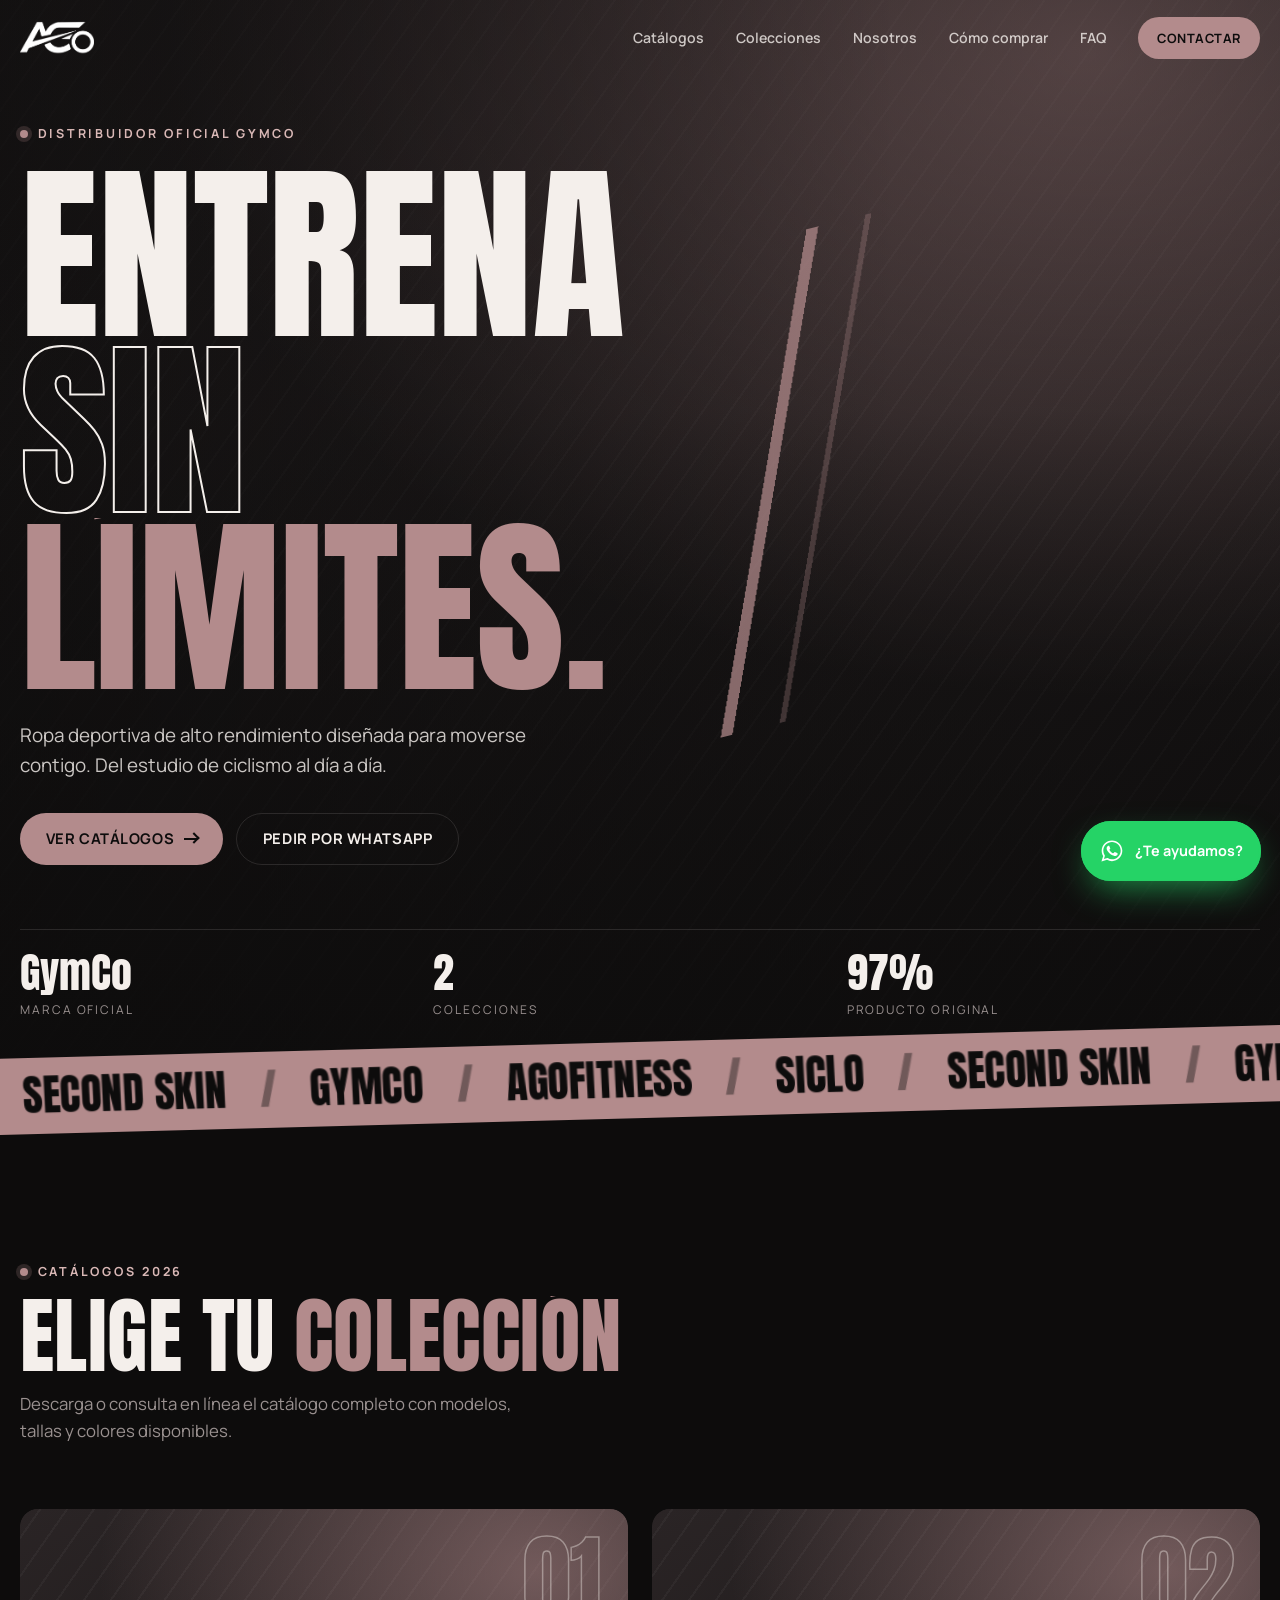
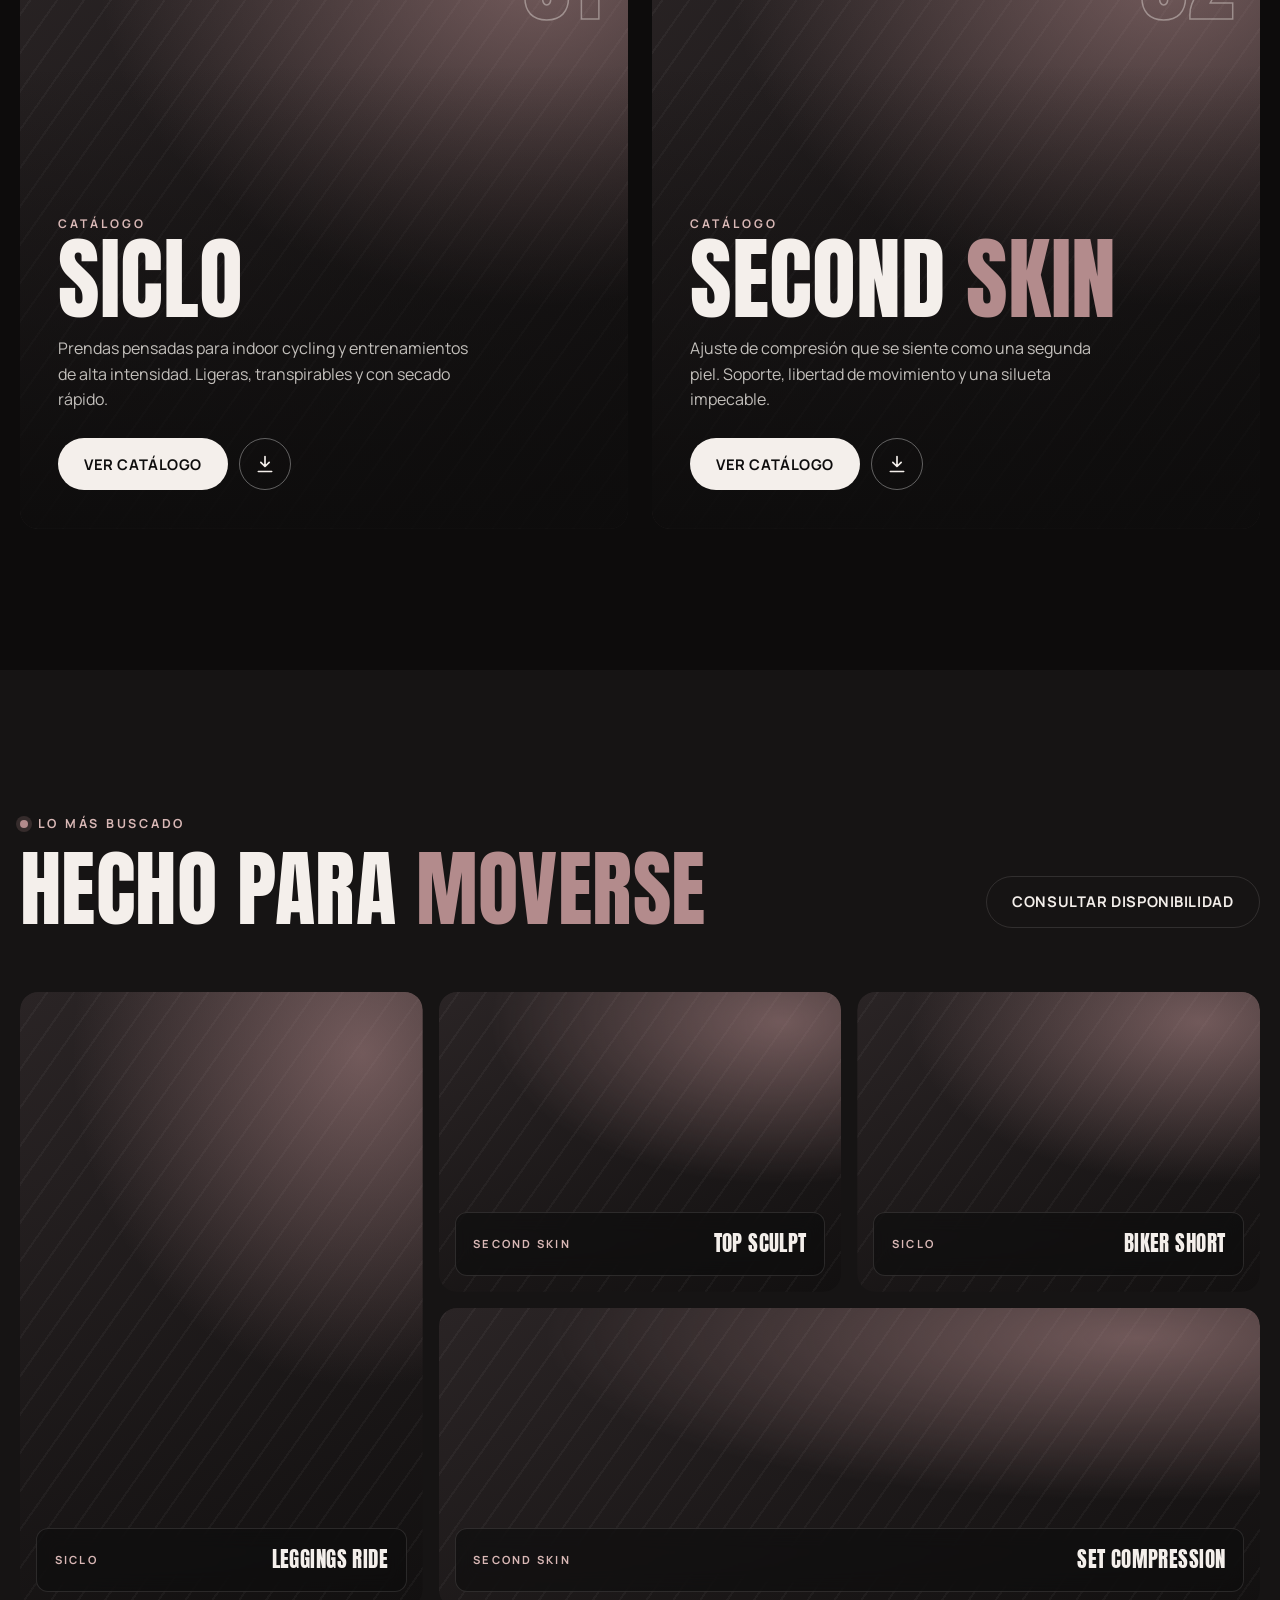
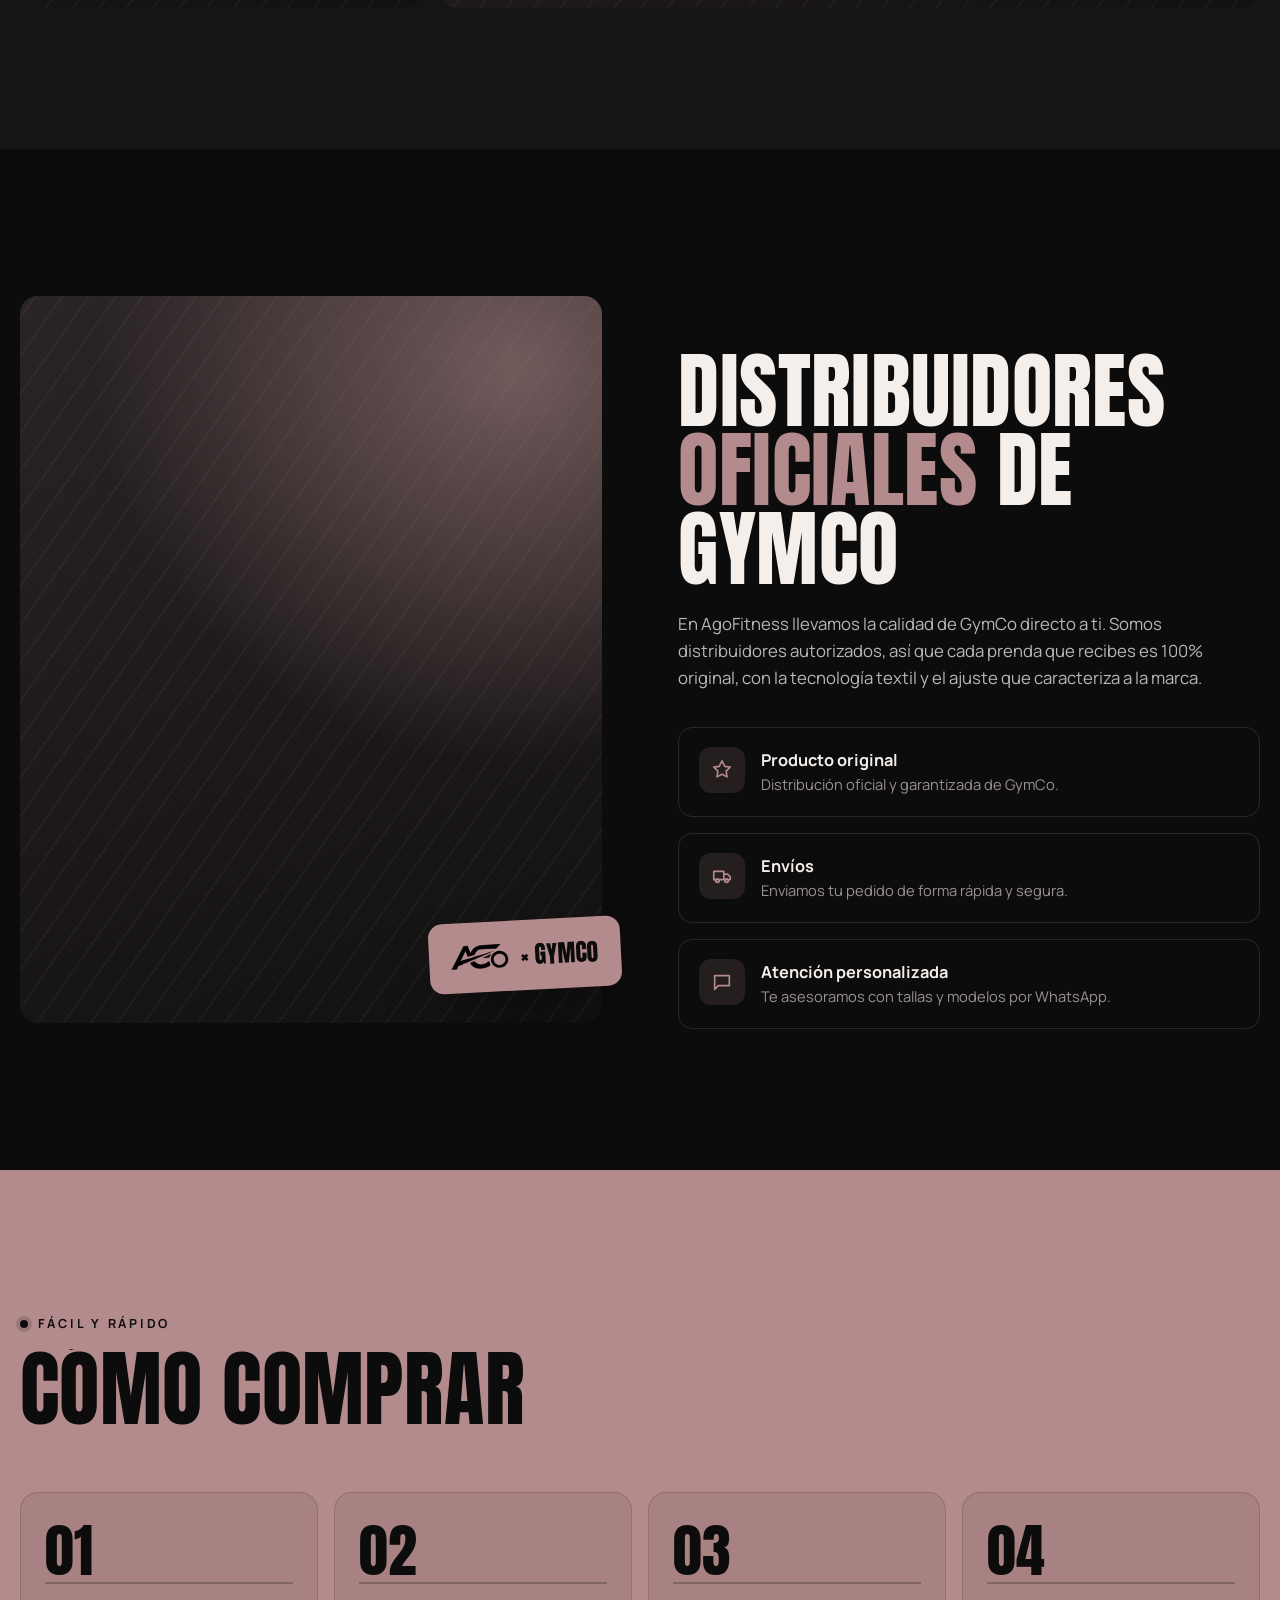
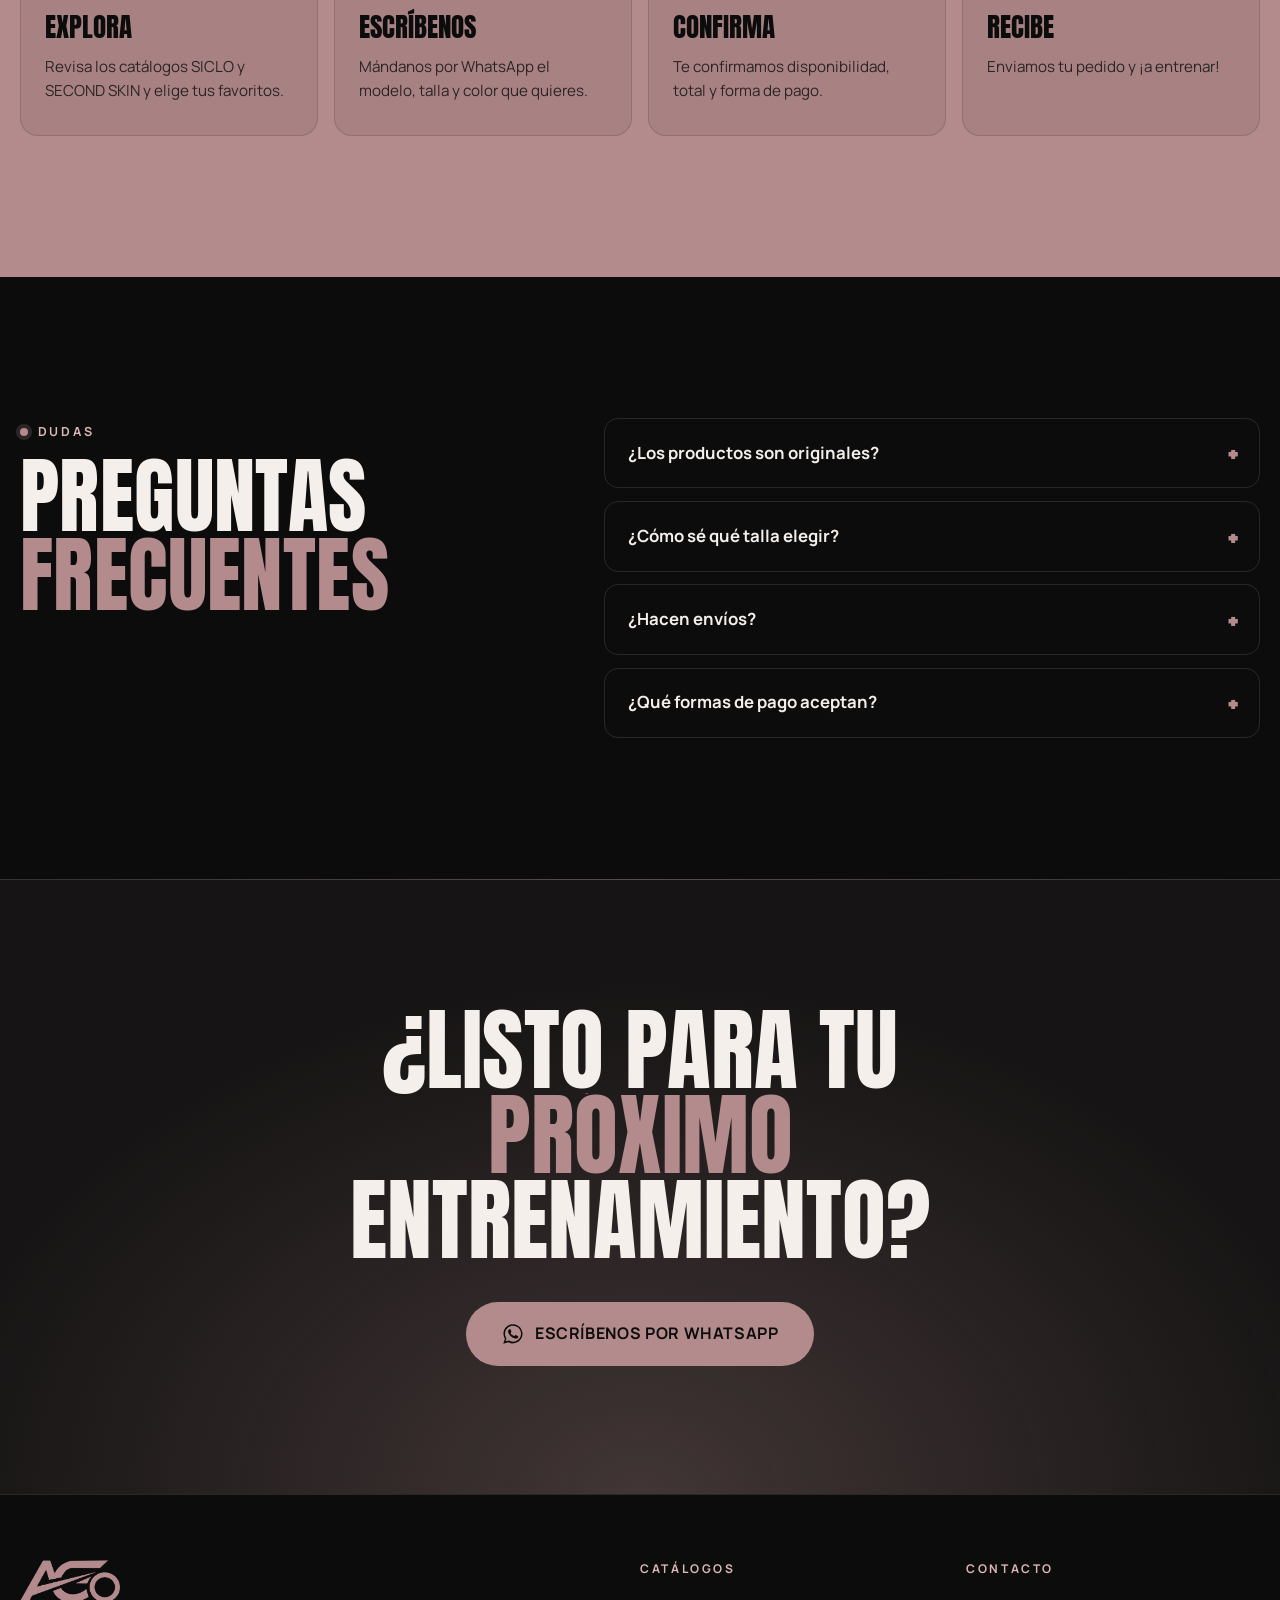
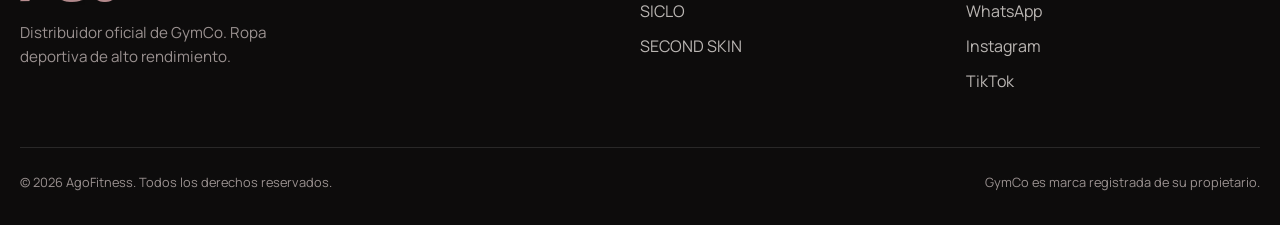
==== index.html @ 601317ae "Add files via upload" ====
<!DOCTYPE html>
<html lang="es" class="no-js">
<head>
  <meta charset="UTF-8" />
  <meta name="viewport" content="width=device-width, initial-scale=1, viewport-fit=cover" />
  <title>AgoFitness · Distribuidor oficial GymCo</title>
  <meta name="description" content="AgoFitness, distribuidor oficial de GymCo. Ropa deportiva de alto rendimiento: colecciones SICLO y SECOND SKIN." />
  <meta name="theme-color" content="#0d0c0c" />
  <link rel="icon" type="image/png" href="assets/logo.png" />

  <!-- Open Graph (cómo se ve al compartir el link en WhatsApp / redes) -->
  <meta property="og:title" content="AgoFitness · Distribuidor oficial GymCo" />
  <meta property="og:description" content="Ropa deportiva de alto rendimiento. Consulta nuestros catálogos SICLO y SECOND SKIN." />
  <meta property="og:image" content="assets/logo.png" />
  <meta property="og:type" content="website" />

  <link rel="preconnect" href="https://fonts.googleapis.com" />
  <link rel="preconnect" href="https://fonts.gstatic.com" crossorigin />
  <link href="https://fonts.googleapis.com/css2?family=Anton&family=Manrope:wght@400;500;600;700;800&display=swap" rel="stylesheet" />
  <link rel="stylesheet" href="styles.css" />
</head>
<body>

  <!-- ============ INTRO / LOADER ============ -->
  <div class="loader" id="loader" aria-hidden="true">
    <div class="loader__inner">
      <div class="loader__logo"><img src="assets/logo-white.png" alt="" /></div>
      <div class="loader__bar"><span></span></div>
      <p class="loader__txt">Distribuidor oficial <b>GymCo</b></p>
    </div>
  </div>

  <!-- Barra de progreso de scroll + cursor personalizado -->
  <div class="progress" id="progress" aria-hidden="true"></div>
  <div class="cursor" id="cursor" aria-hidden="true"><span class="cursor__label">Ver</span></div>

  <!-- ============ NAV ============ -->
  <header class="nav" id="nav">
    <div class="nav__inner container">
      <a href="#inicio" class="nav__logo" aria-label="AgoFitness inicio">
        <img src="assets/logo-white.png" alt="AgoFitness" />
      </a>
      <nav class="nav__links" id="navLinks" aria-label="Principal">
        <a href="#catalogos">Catálogos</a>
        <a href="#colecciones">Colecciones</a>
        <a href="#nosotros">Nosotros</a>
        <a href="#comprar">Cómo comprar</a>
        <a href="#faq">FAQ</a>
        <a href="#" class="btn btn--sm btn--rose js-whatsapp" data-msg="Hola AgoFitness, quiero información sobre sus productos GymCo.">Contactar</a>
      </nav>
      <button class="nav__toggle" id="navToggle" aria-label="Abrir menú" aria-expanded="false">
        <span></span><span></span>
      </button>
    </div>
  </header>

  <main>
    <!-- ============ HERO ============ -->
    <section class="hero" id="inicio">
      <!-- Cambia la imagen de fondo en assets/img/hero.jpg -->
      <div class="hero__bg media" style="--img:url('assets/img/hero.jpg')" role="img" aria-label="Atleta entrenando con ropa GymCo"></div>
      <div class="hero__slash" aria-hidden="true"></div>

      <div class="hero__content container" id="heroContent">
        <p class="eyebrow hero-in" style="--d:0"><span class="dot"></span> Distribuidor oficial GymCo</p>
        <h1 class="hero__title">
          <span class="line"><span>Entrena</span></span>
          <span class="line"><span class="outline">sin</span></span>
          <span class="line"><span class="rose">límites.</span></span>
        </h1>
        <p class="hero__lead hero-in" style="--d:4">
          Ropa deportiva de alto rendimiento diseñada para moverse contigo. Del estudio de ciclismo al día a día.
        </p>
        <div class="hero__cta hero-in" style="--d:5">
          <a href="#catalogos" class="btn btn--rose">Ver catálogos <i class="arrow" aria-hidden="true"></i></a>
          <a href="#" class="btn btn--ghost js-whatsapp" data-msg="Hola AgoFitness, quiero hacer un pedido.">Pedir por WhatsApp</a>
        </div>
      </div>

      <div class="hero__stats container hero-in" style="--d:6">
        <div><strong>GymCo</strong><span>Marca oficial</span></div>
        <div><strong data-count="2">0</strong><span>Colecciones</span></div>
        <div><strong data-count="100" data-suffix="%">0%</strong><span>Producto original</span></div>
      </div>
    </section>

    <!-- ============ MARQUEE ============ -->
    <div class="marquee" aria-hidden="true">
      <div class="marquee__track" id="marqueeTrack">
        <span>SICLO</span><i>/</i><span>SECOND SKIN</span><i>/</i><span>GYMCO</span><i>/</i><span>AGOFITNESS</span><i>/</i>
        <span>SICLO</span><i>/</i><span>SECOND SKIN</span><i>/</i><span>GYMCO</span><i>/</i><span>AGOFITNESS</span><i>/</i>
      </div>
    </div>

    <!-- ============ CATÁLOGOS ============ -->
    <section class="section" id="catalogos">
      <div class="container">
        <div class="section__head reveal">
          <p class="eyebrow"><span class="dot"></span> Catálogos 2026</p>
          <h2 data-split class="section__title">Elige tu <span class="rose">colección</span></h2>
          <p class="section__sub">Descarga o consulta en línea el catálogo completo con modelos, tallas y colores disponibles.</p>
        </div>

        <div class="catalogs">
          <!-- CATÁLOGO SICLO
               PDF: catalogos/catalogo-siclo.pdf
               Imagen portada: assets/img/siclo.jpg -->
          <article class="catalog reveal" data-cursor="Abrir">
            <div class="catalog__media media" style="--img:url('assets/img/siclo.jpg')"></div>
            <div class="catalog__shade"></div>
            <div class="catalog__glare"></div>
            <span class="catalog__num">01</span>
            <div class="catalog__body">
              <p class="catalog__tag">Catálogo</p>
              <h3 class="catalog__title">SICLO</h3>
              <p class="catalog__desc">Prendas pensadas para indoor cycling y entrenamientos de alta intensidad. Ligeras, transpirables y con secado rápido.</p>
              <div class="catalog__actions">
                <a href="catalogos/catalogo-siclo.pdf" target="_blank" rel="noopener" class="btn btn--light">Ver catálogo</a>
                <a href="catalogos/catalogo-siclo.pdf" download class="btn btn--icon" aria-label="Descargar catálogo SICLO">
                  <svg viewBox="0 0 24 24" aria-hidden="true"><path d="M12 3v12m0 0l-5-5m5 5l5-5M4 21h16" /></svg>
                </a>
              </div>
            </div>
          </article>

          <!-- CATÁLOGO SECOND SKIN
               PDF: catalogos/catalogo-second-skin.pdf
               Imagen portada: assets/img/second-skin.jpg -->
          <article class="catalog catalog--alt reveal" data-cursor="Abrir">
            <div class="catalog__media media" style="--img:url('assets/img/second-skin.jpg')"></div>
            <div class="catalog__shade"></div>
            <div class="catalog__glare"></div>
            <span class="catalog__num">02</span>
            <div class="catalog__body">
              <p class="catalog__tag">Catálogo</p>
              <h3 class="catalog__title">SECOND <span>SKIN</span></h3>
              <p class="catalog__desc">Ajuste de compresión que se siente como una segunda piel. Soporte, libertad de movimiento y una silueta impecable.</p>
              <div class="catalog__actions">
                <a href="catalogos/catalogo-second-skin.pdf" target="_blank" rel="noopener" class="btn btn--light">Ver catálogo</a>
                <a href="catalogos/catalogo-second-skin.pdf" download class="btn btn--icon" aria-label="Descargar catálogo SECOND SKIN">
                  <svg viewBox="0 0 24 24" aria-hidden="true"><path d="M12 3v12m0 0l-5-5m5 5l5-5M4 21h16" /></svg>
                </a>
              </div>
            </div>
          </article>
        </div>
      </div>
    </section>

    <!-- ============ COLECCIONES / GALERÍA ============ -->
    <section class="section section--dark" id="colecciones">
      <div class="container">
        <div class="section__head section__head--row reveal">
          <div>
            <p class="eyebrow"><span class="dot"></span> Lo más buscado</p>
            <h2 data-split class="section__title">Hecho para <span class="rose">moverse</span></h2>
          </div>
          <a href="#" class="btn btn--ghost js-whatsapp" data-msg="Hola, quiero ver disponibilidad de tallas y colores.">Consultar disponibilidad</a>
        </div>

        <!-- Reemplaza las imágenes en assets/img/producto-1.jpg ... producto-4.jpg
             y cambia los nombres / categorías -->
        <div class="gallery">
          <figure data-cursor="Pedir" class="tile tile--tall reveal">
            <div class="tile__media media" style="--img:url('assets/img/producto-1.jpg')"></div>
            <figcaption><span>SICLO</span><strong>Leggings Ride</strong></figcaption>
          </figure>
          <figure data-cursor="Pedir" class="tile reveal">
            <div class="tile__media media" style="--img:url('assets/img/producto-2.jpg')"></div>
            <figcaption><span>SECOND SKIN</span><strong>Top Sculpt</strong></figcaption>
          </figure>
          <figure data-cursor="Pedir" class="tile reveal">
            <div class="tile__media media" style="--img:url('assets/img/producto-3.jpg')"></div>
            <figcaption><span>SICLO</span><strong>Biker Short</strong></figcaption>
          </figure>
          <figure data-cursor="Pedir" class="tile tile--wide reveal">
            <div class="tile__media media" style="--img:url('assets/img/producto-4.jpg')"></div>
            <figcaption><span>SECOND SKIN</span><strong>Set Compression</strong></figcaption>
          </figure>
        </div>
      </div>
    </section>

    <!-- ============ NOSOTROS / BENEFICIOS ============ -->
    <section class="section" id="nosotros">
      <div class="container about">
        <div class="about__media reveal">
          <!-- Imagen: assets/img/nosotros.jpg -->
          <div class="media" style="--img:url('assets/img/nosotros.jpg')"></div>
          <div class="about__badge">
            <img src="assets/logo-white.png" alt="" />
            <span>× GymCo</span>
          </div>
        </div>
        <div class="about__text">
          <p class="eyebrow reveal"><span class="dot"></span> Sobre AgoFitness</p>
          <h2 data-split class="section__title reveal">Distribuidores <span class="rose">oficiales</span> de GymCo</h2>
          <p class="reveal">
            En AgoFitness llevamos la calidad de GymCo directo a ti. Somos distribuidores autorizados, así que cada prenda
            que recibes es 100% original, con la tecnología textil y el ajuste que caracteriza a la marca.
          </p>
          <ul class="features">
            <li class="reveal">
              <span class="features__icon"><svg viewBox="0 0 24 24"><path d="M12 2l3 6 6 .9-4.5 4.3 1 6.3L12 16.6 6.5 19.5l1-6.3L3 8.9 9 8z"/></svg></span>
              <div><strong>Producto original</strong><p>Distribución oficial y garantizada de GymCo.</p></div>
            </li>
            <li class="reveal">
              <span class="features__icon"><svg viewBox="0 0 24 24"><path d="M3 7h11v9H3zM14 10h4l3 3v3h-7zM7 19a2 2 0 100-4 2 2 0 000 4zM17 19a2 2 0 100-4 2 2 0 000 4z"/></svg></span>
              <div><strong>Envíos</strong><p>Enviamos tu pedido de forma rápida y segura.</p></div>
            </li>
            <li class="reveal">
              <span class="features__icon"><svg viewBox="0 0 24 24"><path d="M4 5h16v11H8l-4 4z"/></svg></span>
              <div><strong>Atención personalizada</strong><p>Te asesoramos con tallas y modelos por WhatsApp.</p></div>
            </li>
          </ul>
        </div>
      </div>
    </section>

    <!-- ============ CÓMO COMPRAR ============ -->
    <section class="section section--rose" id="comprar">
      <div class="container">
        <div class="section__head reveal">
          <p class="eyebrow eyebrow--dark"><span class="dot"></span> Fácil y rápido</p>
          <h2 data-split class="section__title">Cómo comprar</h2>
        </div>
        <ol class="steps">
          <li class="reveal">
            <span class="steps__n">01</span>
            <h3>Explora</h3>
            <p>Revisa los catálogos SICLO y SECOND SKIN y elige tus favoritos.</p>
          </li>
          <li class="reveal">
            <span class="steps__n">02</span>
            <h3>Escríbenos</h3>
            <p>Mándanos por WhatsApp el modelo, talla y color que quieres.</p>
          </li>
          <li class="reveal">
            <span class="steps__n">03</span>
            <h3>Confirma</h3>
            <p>Te confirmamos disponibilidad, total y forma de pago.</p>
          </li>
          <li class="reveal">
            <span class="steps__n">04</span>
            <h3>Recibe</h3>
            <p>Enviamos tu pedido y ¡a entrenar!</p>
          </li>
        </ol>
      </div>
    </section>

    <!-- ============ FAQ ============ -->
    <section class="section" id="faq">
      <div class="container faq">
        <div class="section__head reveal">
          <p class="eyebrow"><span class="dot"></span> Dudas</p>
          <h2 data-split class="section__title">Preguntas <span class="rose">frecuentes</span></h2>
        </div>
        <div class="faq__list">
          <details class="reveal">
            <summary>¿Los productos son originales?</summary>
            <p>Sí. AgoFitness es distribuidor oficial de GymCo, todas las prendas son 100% originales.</p>
          </details>
          <details class="reveal">
            <summary>¿Cómo sé qué talla elegir?</summary>
            <p>Cada catálogo incluye la guía de tallas. Si tienes dudas, escríbenos por WhatsApp y te asesoramos.</p>
          </details>
          <details class="reveal">
            <summary>¿Hacen envíos?</summary>
            <p>Sí, hacemos envíos. Escríbenos con tu ubicación y te compartimos costo y tiempo de entrega.</p>
          </details>
          <details class="reveal">
            <summary>¿Qué formas de pago aceptan?</summary>
            <p>Edita este texto con tus formas de pago (transferencia, tarjeta, efectivo, etc.).</p>
          </details>
        </div>
      </div>
    </section>

    <!-- ============ CTA FINAL ============ -->
    <section class="cta">
      <div class="container cta__inner reveal">
        <h2 data-split>¿Listo para tu <span class="rose">próximo</span> entrenamiento?</h2>
        <a href="#" class="btn btn--rose btn--lg js-whatsapp" data-msg="Hola AgoFitness, quiero hacer un pedido.">
          <svg class="wa-icon" viewBox="0 0 32 32" aria-hidden="true"><path d="M16 3C9 3 3.3 8.6 3.3 15.6c0 2.4.7 4.7 1.9 6.7L3 29l6.9-2.1c1.9 1 4 1.6 6.1 1.6 7 0 12.7-5.7 12.7-12.7S23 3 16 3zm0 23.2c-1.9 0-3.8-.5-5.4-1.5l-.4-.2-4.1 1.2 1.2-4-.3-.4c-1.1-1.7-1.7-3.6-1.7-5.6C5.3 9.8 10.1 5 16 5s10.7 4.8 10.7 10.6S21.9 26.2 16 26.2zm5.9-7.9c-.3-.2-1.9-1-2.2-1.1-.3-.1-.5-.2-.7.2-.2.3-.8 1-1 1.2-.2.2-.4.2-.7.1-.3-.2-1.4-.5-2.6-1.6-1-.9-1.6-1.9-1.8-2.2-.2-.3 0-.5.1-.7l.5-.6c.2-.2.2-.3.3-.5.1-.2 0-.4 0-.6l-1-2.4c-.3-.6-.5-.5-.7-.5h-.6c-.2 0-.6.1-.9.4-.3.3-1.2 1.1-1.2 2.8s1.2 3.2 1.4 3.4c.2.2 2.4 3.6 5.7 5 .8.3 1.4.5 1.9.7.8.3 1.5.2 2.1.1.6-.1 1.9-.8 2.2-1.5.3-.7.3-1.4.2-1.5-.1-.2-.3-.3-.7-.5z"/></svg>
          Escríbenos por WhatsApp
        </a>
      </div>
    </section>
  </main>

  <!-- ============ FOOTER ============ -->
  <footer class="footer">
    <div class="container footer__grid">
      <div class="footer__brand">
        <img src="assets/logo.png" alt="AgoFitness" />
        <p>Distribuidor oficial de GymCo. Ropa deportiva de alto rendimiento.</p>
      </div>
      <div>
        <h4>Catálogos</h4>
        <a href="catalogos/catalogo-siclo.pdf" target="_blank" rel="noopener">SICLO</a>
        <a href="catalogos/catalogo-second-skin.pdf" target="_blank" rel="noopener">SECOND SKIN</a>
      </div>
      <div>
        <h4>Contacto</h4>
        <a href="#" class="js-whatsapp">WhatsApp</a>
        <!-- Cambia los links por tus redes -->
        <a href="https://instagram.com/" target="_blank" rel="noopener">Instagram</a>
        <a href="https://tiktok.com/" target="_blank" rel="noopener">TikTok</a>
      </div>
    </div>
    <div class="container footer__bottom">
      <span>© <span id="year"></span> AgoFitness. Todos los derechos reservados.</span>
      <span>GymCo es marca registrada de su propietario.</span>
    </div>
  </footer>

  <!-- ============ BOTÓN FLOTANTE WHATSAPP ============ -->
  <a href="#" class="wa-float js-whatsapp" aria-label="Escríbenos por WhatsApp" data-msg="Hola AgoFitness, quiero información.">
    <svg viewBox="0 0 32 32" aria-hidden="true"><path d="M16 3C9 3 3.3 8.6 3.3 15.6c0 2.4.7 4.7 1.9 6.7L3 29l6.9-2.1c1.9 1 4 1.6 6.1 1.6 7 0 12.7-5.7 12.7-12.7S23 3 16 3zm0 23.2c-1.9 0-3.8-.5-5.4-1.5l-.4-.2-4.1 1.2 1.2-4-.3-.4c-1.1-1.7-1.7-3.6-1.7-5.6C5.3 9.8 10.1 5 16 5s10.7 4.8 10.7 10.6S21.9 26.2 16 26.2zm5.9-7.9c-.3-.2-1.9-1-2.2-1.1-.3-.1-.5-.2-.7.2-.2.3-.8 1-1 1.2-.2.2-.4.2-.7.1-.3-.2-1.4-.5-2.6-1.6-1-.9-1.6-1.9-1.8-2.2-.2-.3 0-.5.1-.7l.5-.6c.2-.2.2-.3.3-.5.1-.2 0-.4 0-.6l-1-2.4c-.3-.6-.5-.5-.7-.5h-.6c-.2 0-.6.1-.9.4-.3.3-1.2 1.1-1.2 2.8s1.2 3.2 1.4 3.4c.2.2 2.4 3.6 5.7 5 .8.3 1.4.5 1.9.7.8.3 1.5.2 2.1.1.6-.1 1.9-.8 2.2-1.5.3-.7.3-1.4.2-1.5-.1-.2-.3-.3-.7-.5z"/></svg>
    <span class="wa-float__label">¿Te ayudamos?</span>
  </a>

  <script src="script.js"></script>
</body>
</html>
---- styles.css ----
/* =========================================================
   AgoFitness · Distribuidor oficial GymCo
   Colores de marca: cámbialos aquí y se actualiza todo el sitio
   ========================================================= */
:root {
  --rose: #b38b8c;        /* color del logo */
  --rose-light: #d9b8b6;
  --rose-deep: #8f6667;
  --ink: #0d0c0c;         /* negro principal */
  --ink-2: #161414;
  --ink-3: #221f1f;
  --bone: #f4efeb;        /* blanco cálido */
  --muted: #9a9190;
  --line: rgba(244, 239, 235, 0.12);

  --font-display: "Anton", "Impact", "Arial Narrow Bold", sans-serif;
  --font-body: "Manrope", system-ui, -apple-system, "Segoe UI", sans-serif;

  --radius: 18px;
  --container: 1240px;
  --ease: cubic-bezier(0.22, 1, 0.36, 1);
}

*, *::before, *::after { box-sizing: border-box; margin: 0; padding: 0; }
html { scroll-behavior: smooth; -webkit-text-size-adjust: 100%; overflow-x: hidden; overflow-x: clip; }
body {
  font-family: var(--font-body);
  background: var(--ink);
  color: var(--bone);
  line-height: 1.6;
  -webkit-font-smoothing: antialiased;
  overflow-x: hidden;
  overflow-x: clip;
}
img { display: block; max-width: 100%; }
a { color: inherit; text-decoration: none; -webkit-tap-highlight-color: transparent; }
button { font: inherit; color: inherit; background: none; border: 0; cursor: pointer; }
::selection { background: var(--rose); color: var(--ink); }

.container { width: min(100% - 2.5rem, var(--container)); margin-inline: auto; }
.rose { color: var(--rose); }

/* ---------- Imágenes con respaldo ----------
   Si la imagen no existe todavía, se muestra un degradado de marca. */
.media {
  background:
    var(--img, none) center / cover no-repeat,
    radial-gradient(120% 90% at 85% 10%, rgba(179, 139, 140, 0.55), transparent 60%),
    repeating-linear-gradient(-55deg, rgba(255,255,255,0.035) 0 2px, transparent 2px 22px),
    linear-gradient(160deg, #2a2425, #121010);
}

/* ---------- Tipografía ---------- */
.eyebrow {
  display: inline-flex; align-items: center; gap: .6rem;
  font-size: .78rem; font-weight: 700; letter-spacing: .22em; text-transform: uppercase;
  color: var(--rose-light);
}
.eyebrow .dot { width: 8px; height: 8px; border-radius: 50%; background: var(--rose); box-shadow: 0 0 0 4px rgba(179,139,140,.2); }
.eyebrow--dark { color: var(--ink); }
.eyebrow--dark .dot { background: var(--ink); box-shadow: 0 0 0 4px rgba(13,12,12,.15); }

.section__title {
  font-family: var(--font-display);
  font-weight: 400;
  text-transform: uppercase;
  font-size: clamp(2.6rem, 6.5vw, 5.2rem);
  line-height: .95;
  letter-spacing: .005em;
  margin-top: .8rem;
}
.section__sub { color: var(--muted); max-width: 52ch; margin-top: 1rem; font-size: 1.05rem; }

/* ---------- Botones ---------- */
.btn {
  display: inline-flex; align-items: center; justify-content: center; gap: .6rem;
  min-height: 52px; padding: 0 1.6rem;
  border-radius: 999px;
  font-weight: 700; font-size: .92rem; letter-spacing: .04em; text-transform: uppercase;
  transition: transform .35s var(--ease), background .35s var(--ease), color .35s var(--ease), border-color .35s var(--ease), box-shadow .35s var(--ease);
  white-space: nowrap;
}
.btn:active { transform: scale(.97); }
.btn--rose { background: var(--rose); color: var(--ink); }
.btn--rose:hover { background: var(--rose-light); box-shadow: 0 12px 40px -12px rgba(179,139,140,.8); }
.btn--ghost { border: 1.5px solid var(--line); color: var(--bone); }
.btn--ghost:hover { border-color: var(--rose); color: var(--rose-light); }
.btn--light { background: var(--bone); color: var(--ink); }
.btn--light:hover { background: #fff; }
.btn--sm { min-height: 42px; padding: 0 1.2rem; font-size: .8rem; }
.btn--lg { min-height: 64px; padding: 0 2.2rem; font-size: 1rem; }
.btn--icon { width: 52px; padding: 0; border: 1.5px solid rgba(255,255,255,.35); color: var(--bone); }
.btn--icon:hover { background: var(--bone); color: var(--ink); }
.btn--icon svg { width: 20px; height: 20px; fill: none; stroke: currentColor; stroke-width: 2; stroke-linecap: round; stroke-linejoin: round; }
.arrow { width: 14px; height: 2px; background: currentColor; position: relative; transition: width .35s var(--ease); }
.arrow::after { content: ""; position: absolute; right: 0; top: -4px; width: 8px; height: 8px; border-top: 2px solid currentColor; border-right: 2px solid currentColor; transform: rotate(45deg); }
.btn:hover .arrow { width: 22px; }

/* ---------- NAV ---------- */
.nav {
  position: fixed; inset: 0 0 auto 0; z-index: 50;
  padding-top: env(safe-area-inset-top);
  transition: background .4s var(--ease), border-color .4s var(--ease);
  border-bottom: 1px solid transparent;
}
.nav.is-scrolled { background: rgba(13,12,12,.82); backdrop-filter: blur(14px); -webkit-backdrop-filter: blur(14px); border-color: var(--line); }
.nav__inner { display: flex; align-items: center; justify-content: space-between; height: 76px; }
.nav__logo img { height: 34px; width: auto; }
.nav__links { display: flex; align-items: center; gap: 2rem; font-size: .88rem; font-weight: 600; }
.nav__links > a:not(.btn) { position: relative; color: rgba(244,239,235,.8); transition: color .3s; }
.nav__links > a:not(.btn)::after { content: ""; position: absolute; left: 0; bottom: -6px; width: 100%; height: 2px; background: var(--rose); transform: scaleX(0); transform-origin: left; transition: transform .35s var(--ease); }
.nav__links > a:not(.btn):hover { color: var(--bone); }
.nav__links > a:not(.btn):hover::after { transform: scaleX(1); }
.nav__toggle { display: none; width: 44px; height: 44px; position: relative; }
.nav__toggle span { position: absolute; left: 10px; right: 10px; height: 2px; background: var(--bone); transition: transform .35s var(--ease), top .35s var(--ease); }
.nav__toggle span:first-child { top: 17px; }
.nav__toggle span:last-child { top: 25px; }
.nav__toggle[aria-expanded="true"] span:first-child { top: 21px; transform: rotate(45deg); }
.nav__toggle[aria-expanded="true"] span:last-child { top: 21px; transform: rotate(-45deg); }

/* ---------- HERO ---------- */
.hero {
  position: relative; min-height: 100vh; min-height: 100svh;
  display: flex; flex-direction: column; justify-content: flex-end;
  padding: 120px 0 2.5rem; overflow: hidden; isolation: isolate;
}
.hero__bg { position: absolute; inset: -6% 0; z-index: -2; scale: 1.25; transition: scale 2.8s var(--ease); will-change: translate; }
body.is-loaded .hero__bg { scale: 1; }
.hero__bg::after { content: ""; position: absolute; inset: 0; background: linear-gradient(180deg, rgba(13,12,12,.35) 0%, rgba(13,12,12,.2) 40%, rgba(13,12,12,.92) 100%), linear-gradient(90deg, rgba(13,12,12,.7), transparent 70%); }
.hero__slash {
  position: absolute; z-index: -1; right: -10%; top: 18%;
  width: 70%; height: 46%;
  background: linear-gradient(100deg, transparent 0 30%, rgba(179,139,140,.9) 30% 31.2%, transparent 31.2% 36%, rgba(179,139,140,.35) 36% 36.6%, transparent 36.6%);
  transform: skewY(-14deg); opacity: .8; pointer-events: none;
}
.hero__title {
  font-family: var(--font-display); font-weight: 400; text-transform: uppercase;
  font-size: clamp(4rem, 15vw, 12.5rem); line-height: .9; letter-spacing: -.005em;
  margin: 1.2rem 0 1.6rem;
}
.hero__title .line { display: block; overflow: hidden; padding: .02em 0 .06em; margin-bottom: -.06em; }
.hero__title .line > span { display: block; transform: translateY(105%) rotate(4deg); transform-origin: left bottom; transition: transform 1.3s var(--ease); }
.hero__title .line:nth-child(2) > span { transition-delay: .1s; }
.hero__title .line:nth-child(3) > span { transition-delay: .2s; }
body.is-loaded .hero__title .line > span { transform: none; }
.hero__title .outline { color: transparent; -webkit-text-stroke: 2px var(--bone); }
.hero__lead { max-width: 46ch; font-size: clamp(1rem, 1.6vw, 1.18rem); color: rgba(244,239,235,.82); }
.hero__cta { display: flex; flex-wrap: wrap; gap: .8rem; margin-top: 2rem; }
.hero__stats {
  display: grid; grid-template-columns: repeat(3, 1fr);
  margin-top: 4rem; border-top: 1px solid var(--line); padding-top: 1.4rem;
}
.hero__stats div { display: flex; flex-direction: column; }
.hero__stats strong { font-family: var(--font-display); font-weight: 400; font-size: clamp(1.6rem, 3.4vw, 2.6rem); line-height: 1; }
.hero__stats span { font-size: .75rem; letter-spacing: .16em; text-transform: uppercase; color: var(--muted); margin-top: .4rem; }

/* ---------- MARQUEE ---------- */
.marquee { background: var(--rose); color: var(--ink); overflow: hidden; padding: 1rem 0; transform: rotate(-1.5deg) scale(1.03); margin: -1rem 0 0; position: relative; z-index: 2; }
.marquee__track { display: flex; width: max-content; gap: 2rem; font-family: var(--font-display); font-size: clamp(1.6rem, 3.5vw, 2.6rem); text-transform: uppercase; line-height: 1; }
.marquee__track i { font-style: normal; color: rgba(13,12,12,.4); }

/* ---------- SECCIONES ---------- */
.section { padding: clamp(5rem, 11vw, 9rem) 0; position: relative; }
.section--dark { background: var(--ink-2); }
.section--rose { background: var(--rose); color: var(--ink); }
.section__head { margin-bottom: clamp(2.5rem, 5vw, 4rem); }
.section__head--row { display: flex; justify-content: space-between; align-items: flex-end; gap: 2rem; flex-wrap: wrap; }

/* ---------- CATÁLOGOS ---------- */
.catalogs { display: grid; grid-template-columns: repeat(2, 1fr); gap: 1.5rem; }
.catalog {
  position: relative; overflow: hidden; border-radius: var(--radius);
  min-height: 620px; display: flex; align-items: flex-end;
  isolation: isolate; background: var(--ink-3);
}
.catalog__media { position: absolute; inset: 0; z-index: -2; transition: transform 1.2s var(--ease); }
.catalog--alt .catalog__media { background-color: #1a1617; }
.catalog:hover .catalog__media { transform: scale(1.06); }
.catalog__shade { position: absolute; inset: 0; z-index: -1; background: linear-gradient(180deg, rgba(13,12,12,0) 25%, rgba(13,12,12,.92) 100%); }
.catalog__num {
  position: absolute; top: 1.4rem; right: 1.6rem;
  font-family: var(--font-display); font-size: 6rem; line-height: 1;
  color: transparent; -webkit-text-stroke: 1.5px rgba(244,239,235,.4);
}
.catalog__body { padding: clamp(1.6rem, 3vw, 2.6rem); width: 100%; }
.catalog__tag { font-size: .75rem; font-weight: 700; letter-spacing: .24em; text-transform: uppercase; color: var(--rose-light); }
.catalog__title { font-family: var(--font-display); font-weight: 400; font-size: clamp(3.2rem, 7vw, 5.6rem); line-height: .9; text-transform: uppercase; margin: .4rem 0 1rem; }
.catalog__title span { color: var(--rose); }
.catalog__desc { color: rgba(244,239,235,.78); max-width: 42ch; }
.catalog__actions { display: flex; gap: .7rem; margin-top: 1.6rem; }

/* ---------- GALERÍA ---------- */
.gallery { display: grid; grid-template-columns: repeat(3, 1fr); grid-auto-rows: 300px; gap: 1rem; }
.tile { position: relative; overflow: hidden; border-radius: var(--radius); cursor: pointer; }
.tile--tall { grid-row: span 2; }
.tile--wide { grid-column: span 2; }
.tile__media { position: absolute; inset: 0; transition: transform 1s var(--ease); }
.tile:hover .tile__media { transform: scale(1.06); }
.tile figcaption {
  position: absolute; left: 1rem; right: 1rem; bottom: 1rem;
  display: flex; justify-content: space-between; align-items: center; gap: 1rem;
  padding: .9rem 1.1rem; border-radius: 12px;
  background: rgba(13,12,12,.6); backdrop-filter: blur(10px); -webkit-backdrop-filter: blur(10px);
  border: 1px solid var(--line);
}
.tile figcaption span { font-size: .7rem; letter-spacing: .2em; font-weight: 700; color: var(--rose-light); }
.tile figcaption strong { font-family: var(--font-display); font-weight: 400; font-size: 1.3rem; text-transform: uppercase; letter-spacing: .02em; }

/* ---------- NOSOTROS ---------- */
.about { display: grid; grid-template-columns: 1fr 1fr; gap: clamp(2.5rem, 6vw, 6rem); align-items: center; }
.about__media { position: relative; }
.about__media .media { aspect-ratio: 4 / 5; border-radius: var(--radius); }
.about__badge {
  position: absolute; right: -1.2rem; bottom: 2rem;
  display: flex; align-items: center; gap: .8rem;
  background: var(--rose); color: var(--ink); padding: 1rem 1.4rem; border-radius: 14px;
  font-family: var(--font-display); font-size: 1.5rem; text-transform: uppercase;
  box-shadow: 0 30px 60px -20px rgba(0,0,0,.6);
}
.about__badge img { height: 26px; filter: brightness(0); }
.about__text > p { color: rgba(244,239,235,.75); margin-top: 1.4rem; font-size: 1.05rem; }
.features { list-style: none; margin-top: 2.2rem; display: grid; gap: 1rem; }
.features li { display: flex; gap: 1rem; padding: 1.2rem; border: 1px solid var(--line); border-radius: 14px; transition: border-color .3s, background .3s; }
.features li:hover { border-color: rgba(179,139,140,.5); background: rgba(179,139,140,.05); }
.features__icon { flex: none; width: 46px; height: 46px; border-radius: 12px; display: grid; place-items: center; background: rgba(179,139,140,.14); }
.features__icon svg { width: 22px; height: 22px; fill: none; stroke: var(--rose); stroke-width: 1.8; stroke-linejoin: round; stroke-linecap: round; }
.features strong { display: block; font-size: 1.02rem; }
.features p { color: var(--muted); font-size: .92rem; }

/* ---------- PASOS ---------- */
.steps { list-style: none; display: grid; grid-template-columns: repeat(4, 1fr); gap: 1rem; }
.steps li { background: rgba(13,12,12,.06); border: 1px solid rgba(13,12,12,.15); border-radius: var(--radius); padding: 1.8rem 1.5rem 2rem; transition: background .35s, transform .35s var(--ease); }
.steps li:hover { background: var(--ink); color: var(--bone); transform: translateY(-6px); }
.steps__n { font-family: var(--font-display); font-size: 3.6rem; line-height: 1; display: block; margin-bottom: 1.6rem; }
.steps li:hover .steps__n { color: var(--rose); }
.steps h3 { font-family: var(--font-display); font-weight: 400; font-size: 1.7rem; text-transform: uppercase; }
.steps p { margin-top: .4rem; font-size: .95rem; opacity: .8; }

/* ---------- FAQ ---------- */
.faq { display: grid; grid-template-columns: .9fr 1.1fr; gap: 3rem; align-items: start; }
.faq__list { display: grid; gap: .8rem; }
.faq details { border: 1px solid var(--line); border-radius: 14px; padding: 0 1.4rem; transition: border-color .3s, background .3s; }
.faq details[open] { border-color: rgba(179,139,140,.5); background: rgba(179,139,140,.05); }
.faq summary { list-style: none; cursor: pointer; padding: 1.3rem 0; font-weight: 700; font-size: 1.05rem; display: flex; justify-content: space-between; align-items: center; gap: 1rem; }
.faq summary::-webkit-details-marker { display: none; }
.faq summary::after { content: "+"; font-family: var(--font-display); font-size: 1.6rem; color: var(--rose); transition: transform .35s var(--ease); line-height: 1; }
.faq details[open] summary::after { transform: rotate(45deg); }
.faq details p { color: var(--muted); padding-bottom: 1.3rem; }

/* ---------- CTA ---------- */
.cta { padding: clamp(5rem, 10vw, 8rem) 0; background: radial-gradient(80% 120% at 50% 100%, rgba(179,139,140,.28), transparent 70%), var(--ink-2); border-top: 1px solid var(--line); }
.cta__inner { text-align: center; display: flex; flex-direction: column; align-items: center; gap: 2.4rem; }
.cta h2 { font-family: var(--font-display); font-weight: 400; text-transform: uppercase; font-size: clamp(2.6rem, 7vw, 5.8rem); line-height: .95; max-width: 14ch; }
.wa-icon { width: 24px; height: 24px; fill: currentColor; }

/* ---------- FOOTER ---------- */
.footer { padding: 4rem 0 calc(2rem + env(safe-area-inset-bottom)); border-top: 1px solid var(--line); }
.footer__grid { display: grid; grid-template-columns: 2fr 1fr 1fr; gap: 2rem; }
.footer__brand img { height: 46px; width: auto; }
.footer__brand p { color: var(--muted); margin-top: 1rem; max-width: 34ch; font-size: .95rem; }
.footer h4 { font-size: .75rem; letter-spacing: .22em; text-transform: uppercase; color: var(--rose-light); margin-bottom: 1rem; }
.footer__grid > div:not(.footer__brand) a { display: block; padding: .3rem 0; color: rgba(244,239,235,.75); transition: color .3s; }
.footer__grid a:hover { color: var(--bone); }
.footer__bottom { display: flex; justify-content: space-between; gap: 1rem; flex-wrap: wrap; margin-top: 3rem; padding-top: 1.5rem; border-top: 1px solid var(--line); color: var(--muted); font-size: .8rem; }

/* ---------- WHATSAPP FLOTANTE ---------- */
.wa-float {
  position: fixed; z-index: 60;
  right: calc(1.2rem + env(safe-area-inset-right)); bottom: calc(1.2rem + env(safe-area-inset-bottom));
  display: flex; align-items: center; gap: .6rem;
  height: 60px; padding: 0 18px; border-radius: 999px;
  background: #25d366; color: #fff;
  box-shadow: 0 14px 36px -10px rgba(37,211,102,.7);
  transition: transform .35s var(--ease), box-shadow .35s var(--ease);
}
.wa-float::before { content: ""; position: absolute; inset: 0; border-radius: inherit; border: 2px solid #25d366; animation: pulse 2.4s ease-out infinite; }
@keyframes pulse { 0% { transform: scale(1); opacity: .8; } 100% { transform: scale(1.35); opacity: 0; } }
.wa-float:hover { transform: translateY(-3px); box-shadow: 0 20px 40px -10px rgba(37,211,102,.8); }
.wa-float svg { width: 26px; height: 26px; fill: currentColor; flex: none; }
.wa-float__label { font-weight: 700; font-size: .9rem; }

/* ---------- Animación al hacer scroll ---------- */
.reveal { opacity: 0; transform: translateY(28px); transition: opacity .9s var(--ease), transform .9s var(--ease); }
.reveal.is-visible { opacity: 1; transform: none; }
.no-js .reveal { opacity: 1; transform: none; }


/* =========================================================
   ANIMACIONES PRO
   ========================================================= */

/* ---------- Loader / intro ---------- */
.loader {
  position: fixed; inset: 0; z-index: 200;
  display: grid; place-items: center;
  background: var(--ink);
  clip-path: inset(0 0 0 0);
  transition: clip-path 1.1s cubic-bezier(.77,0,.18,1);
}
.loader::after { /* barrido rosa que sigue al telón */
  content: ""; position: absolute; inset: 0; background: var(--rose);
  transform: translateY(100%); transition: transform 1.1s cubic-bezier(.77,0,.18,1);
}
body.is-leaving .loader { clip-path: inset(0 0 100% 0); }
body.is-loaded .loader { visibility: hidden; }
.no-js .loader { display: none; }
.loader__inner { display: flex; flex-direction: column; align-items: center; gap: 1.6rem; position: relative; z-index: 1; }
.loader__logo { overflow: hidden; }
.loader__logo img { width: min(46vw, 220px); clip-path: inset(0 100% 0 0); animation: logoWipe 1s .15s cubic-bezier(.77,0,.18,1) forwards; }
@keyframes logoWipe { to { clip-path: inset(0 0 0 0); } }
.loader__bar { width: min(46vw, 220px); height: 2px; background: var(--line); overflow: hidden; }
.loader__bar span { display: block; height: 100%; background: var(--rose); transform: scaleX(0); transform-origin: left; animation: barFill 1.2s .2s var(--ease) forwards; }
@keyframes barFill { to { transform: scaleX(1); } }
.loader__txt { font-size: .72rem; letter-spacing: .3em; text-transform: uppercase; color: var(--muted); opacity: 0; animation: fadeIn .6s .6s forwards; }
.loader__txt b { color: var(--rose-light); }
@keyframes fadeIn { to { opacity: 1; } }

/* ---------- Entrada del hero (después del loader) ---------- */
.hero-in { opacity: 0; transform: translateY(24px); transition: opacity 1s var(--ease), transform 1s var(--ease); transition-delay: calc(var(--d, 0) * .09s + .25s); }
body.is-loaded .hero-in { opacity: 1; transform: none; }
.no-js .hero-in, .no-js .hero__title .line > span { opacity: 1; transform: none; }
.hero__slash { clip-path: inset(0 100% 0 0); transition: clip-path 1.6s .5s cubic-bezier(.77,0,.18,1); will-change: translate; }
body.is-loaded .hero__slash { clip-path: inset(0 0 0 0); }
.hero__content { will-change: translate, opacity; }
.nav { transform: translateY(-100%); transition: transform 1s .35s var(--ease), background .4s var(--ease), border-color .4s var(--ease); }
body.is-loaded .nav { transform: none; }
.no-js .nav { transform: none; }
body.is-loaded .nav.is-hidden { transform: translateY(-100%); transition-delay: 0s; }

/* indicador de scroll */
.hero::after {
  content: ""; position: absolute; left: 50%; bottom: 0; width: 1px; height: 64px;
  background: linear-gradient(var(--rose), transparent); transform-origin: top;
  animation: scrollHint 2.2s 2s var(--ease) infinite; opacity: 0;
}
@keyframes scrollHint { 0% { transform: scaleY(0); opacity: 1; } 50% { transform: scaleY(1); opacity: 1; } 100% { transform: scaleY(1) translateY(64px); opacity: 0; } }

/* ---------- Barra de progreso ---------- */
.progress { position: fixed; top: 0; left: 0; right: 0; height: 3px; z-index: 70; background: linear-gradient(90deg, var(--rose-deep), var(--rose), var(--rose-light)); transform-origin: left; transform: scaleX(0); pointer-events: none; }

/* ---------- Títulos palabra por palabra ---------- */
.w { display: inline-block; overflow: hidden; vertical-align: top; padding-bottom: .08em; margin-bottom: -.08em; }
.w > span { display: inline-block; transform: translateY(110%); transition: transform 1.1s var(--ease); transition-delay: calc(var(--i) * 70ms); }
[data-split].is-split-in .w > span { transform: none; }

/* ---------- Revelado de imágenes (cortina) ---------- */
.catalog.reveal, .tile.reveal, .about__media.reveal {
  opacity: 1; transform: none;
  clip-path: inset(100% 0 0 0 round var(--radius));
  transition: clip-path 1.4s cubic-bezier(.77,0,.18,1), transform .5s var(--ease);
}
.catalog.reveal.is-visible, .tile.reveal.is-visible, .about__media.reveal.is-visible { clip-path: inset(0 0 0 0 round var(--radius)); }
.about__media.reveal { clip-path: inset(100% 0 0 0); }
.about__media.reveal.is-visible { clip-path: inset(-10% -10% -10% -10%); } /* deja ver la etiqueta */
.reveal:not(.is-visible) .catalog__media, .reveal:not(.is-visible) .tile__media, .about__media.reveal:not(.is-visible) .media { transform: scale(1.35); }
.catalog__media, .tile__media { transition: transform 1.8s var(--ease) !important; }
.about__media .media { transition: transform 1.8s var(--ease); }
.catalog .catalog__body > *, .tile figcaption { opacity: 0; transform: translateY(20px); transition: opacity .8s var(--ease), transform .8s var(--ease); }
.catalog.is-visible .catalog__body > * , .tile.is-visible figcaption { opacity: 1; transform: none; }
.catalog.is-visible .catalog__body > :nth-child(1) { transition-delay: .6s; }
.catalog.is-visible .catalog__body > :nth-child(2) { transition-delay: .7s; }
.catalog.is-visible .catalog__body > :nth-child(3) { transition-delay: .8s; }
.catalog.is-visible .catalog__body > :nth-child(4) { transition-delay: .9s; }
.tile.is-visible figcaption { transition-delay: .7s; }
.about__badge { transform: translateY(30px) rotate(-6deg); opacity: 0; transition: transform 1s 1s var(--ease), opacity 1s 1s var(--ease); }
.about__media.is-visible .about__badge { transform: rotate(-3deg); opacity: 1; }

/* ---------- Tarjetas de catálogo 3D + brillo ---------- */
.catalog { --rx: 0deg; --ry: 0deg; --mx: 50%; --my: 50%; transform: perspective(1200px) rotateX(var(--rx)) rotateY(var(--ry)); transform-style: preserve-3d; }
.catalog { cursor: pointer; }
.catalog__glare { position: absolute; inset: 0; z-index: 0; pointer-events: none; opacity: 0; transition: opacity .5s; background: radial-gradient(600px circle at var(--mx) var(--my), rgba(217,184,182,.22), transparent 45%); }
.catalog:hover .catalog__glare { opacity: 1; }
.catalog__body { position: relative; z-index: 1; transform: translateZ(40px); }
.catalog__num { transition: transform .6s var(--ease), -webkit-text-stroke-color .4s; }
.catalog:hover .catalog__num { transform: translateY(-6px); -webkit-text-stroke-color: var(--rose); }

/* ---------- Botones: relleno animado + magnético ---------- */
.btn { position: relative; overflow: hidden; isolation: isolate; }
.btn--ghost::before, .btn--light::before, .btn--rose::before {
  content: ""; position: absolute; inset: 0; z-index: -1; border-radius: inherit;
  transform: translateY(101%); transition: transform .5s var(--ease);
}
.btn--ghost::before { background: var(--rose); }
.btn--light::before { background: var(--rose); }
.btn--rose::before { background: var(--bone); }
.btn--ghost:hover, .btn--light:hover { color: var(--ink); border-color: var(--rose); background: transparent; }
.btn--light:hover { background: var(--bone); }
.btn--rose:hover { background: var(--rose); }
.btn:hover::before { transform: none; }
.btn .btn__txt { display: inline-block; }
.magnetic { transition: transform .5s var(--ease), background .35s, color .35s, border-color .35s, box-shadow .35s; }

/* ---------- Cursor personalizado (solo computadora) ---------- */
.cursor {
  position: fixed; top: 0; left: 0; z-index: 300; pointer-events: none;
  width: 14px; height: 14px; margin: -7px 0 0 -7px; border-radius: 50%;
  background: var(--rose); mix-blend-mode: difference;
  display: grid; place-items: center;
  opacity: 0; transition: width .45s var(--ease), height .45s var(--ease), margin .45s var(--ease), opacity .3s, background .3s;
}
.cursor.is-on { opacity: 1; }
.cursor.is-link { width: 46px; height: 46px; margin: -23px 0 0 -23px; background: var(--bone); }
.cursor.is-view { width: 96px; height: 96px; margin: -48px 0 0 -48px; background: var(--rose); mix-blend-mode: normal; }
.cursor__label { font-size: .72rem; font-weight: 800; letter-spacing: .14em; text-transform: uppercase; color: var(--ink); opacity: 0; transform: scale(.6); transition: opacity .3s, transform .45s var(--ease); }
.cursor.is-view .cursor__label { opacity: 1; transform: none; }
@media (hover: none), (pointer: coarse) { .cursor { display: none; } }

/* ---------- Pasos: línea que se dibuja ---------- */
.steps li { position: relative; overflow: hidden; }
.steps li::after { content: ""; position: absolute; left: 1.5rem; right: 1.5rem; top: 5.6rem; height: 2px; background: currentColor; opacity: .25; transform: scaleX(0); transform-origin: left; transition: transform 1.2s .3s var(--ease); }
.steps li.is-visible::after { transform: scaleX(1); }

/* ---------- Detalles ---------- */
.eyebrow .dot { animation: dotPulse 2.4s ease-in-out infinite; }
@keyframes dotPulse { 50% { box-shadow: 0 0 0 7px rgba(179,139,140,0); } }
.features__icon svg { transition: transform .5s var(--ease); }
.features li:hover .features__icon svg { transform: rotate(-12deg) scale(1.15); }
.faq details p { animation: none; }
.faq details[open] p { animation: faqIn .5s var(--ease); }
@keyframes faqIn { from { opacity: 0; transform: translateY(-8px); } }
.footer__brand img { transition: transform .6s var(--ease); }
.footer__brand img:hover { transform: skewX(-8deg) translateX(4px); }

/* =========================================================
   RESPONSIVE
   ========================================================= */
@media (max-width: 1024px) {
  .steps { grid-template-columns: repeat(2, 1fr); }
  .faq { grid-template-columns: 1fr; gap: 0; }
}

@media (max-width: 860px) {
  .nav__toggle { display: block; z-index: 2; }
  .nav__links {
    position: fixed; inset: 0; z-index: 1;
    flex-direction: column; justify-content: center; gap: 1.6rem;
    background: var(--ink);
    font-family: var(--font-display); font-weight: 400; font-size: 2.4rem; text-transform: uppercase;
    opacity: 0; visibility: hidden; transition: opacity .4s var(--ease), visibility .4s;
  }
  .nav__links.is-open { opacity: 1; visibility: visible; }
  .nav__links > a:not(.btn)::after { display: none; }
  .nav__links .btn { font-family: var(--font-body); font-size: .95rem; min-height: 54px; padding: 0 2rem; margin-top: 1rem; }

  .catalogs { grid-template-columns: 1fr; }
  .catalog { min-height: 540px; }
  .about { grid-template-columns: 1fr; }
  .about__badge { right: 1rem; }
  .gallery { grid-template-columns: 1fr 1fr; grid-auto-rows: 240px; }
  .tile--wide { grid-column: span 2; }
  .footer__grid { grid-template-columns: 1fr 1fr; }
  .footer__brand { grid-column: 1 / -1; }
}

@media (max-width: 560px) {
  .container { width: min(100% - 2rem, var(--container)); }
  .hero { padding-top: 110px; }
  .hero__title .outline { -webkit-text-stroke-width: 1.5px; }
  .hero__cta .btn { flex: 1 1 100%; }
  .hero__stats { margin-top: 2.5rem; }
  .hero__slash { width: 120%; right: -55%; top: 8%; opacity: .45; }
  .hero__title { font-size: 21vw; }
  .hero__stats { gap: .8rem; }
  .hero__stats span { font-size: .62rem; letter-spacing: .1em; }
  .catalog { min-height: 500px; }
  .catalog__num { font-size: 4.2rem; }
  .catalog__actions .btn--light { flex: 1; }
  .gallery { grid-template-columns: 1fr 1fr; grid-auto-rows: 210px; gap: .7rem; }
  .tile--tall { grid-row: span 2; }
  .tile--wide { grid-column: span 2; }
  .tile figcaption { left: .5rem; right: .5rem; bottom: .5rem; flex-direction: column; align-items: flex-start; gap: .1rem; padding: .6rem .8rem; }
  .tile figcaption strong { font-size: 1.05rem; }
  .steps { grid-template-columns: 1fr; }
  .steps__n { margin-bottom: 1rem; font-size: 3rem; }
  .section__head--row .btn { width: 100%; }
  .wa-float { width: 60px; padding: 0; justify-content: center; }
  .wa-float__label { display: none; }
  .footer__bottom { flex-direction: column; }
}

@media (hover: none) {
  .catalog { transform: none; }
  .catalog:hover .catalog__media, .tile:hover .tile__media { transform: none; }
  .steps li:hover { background: rgba(13,12,12,.06); color: inherit; transform: none; }
  .steps li:hover .steps__n { color: inherit; }
}

@media (prefers-reduced-motion: reduce) {
  *, *::before, *::after { animation: none !important; transition: none !important; }
  .reveal, .hero-in, .hero__title .line > span, .w > span { opacity: 1 !important; transform: none !important; clip-path: none !important; }
  .loader, .cursor { display: none !important; }
  html { scroll-behavior: auto; }
}
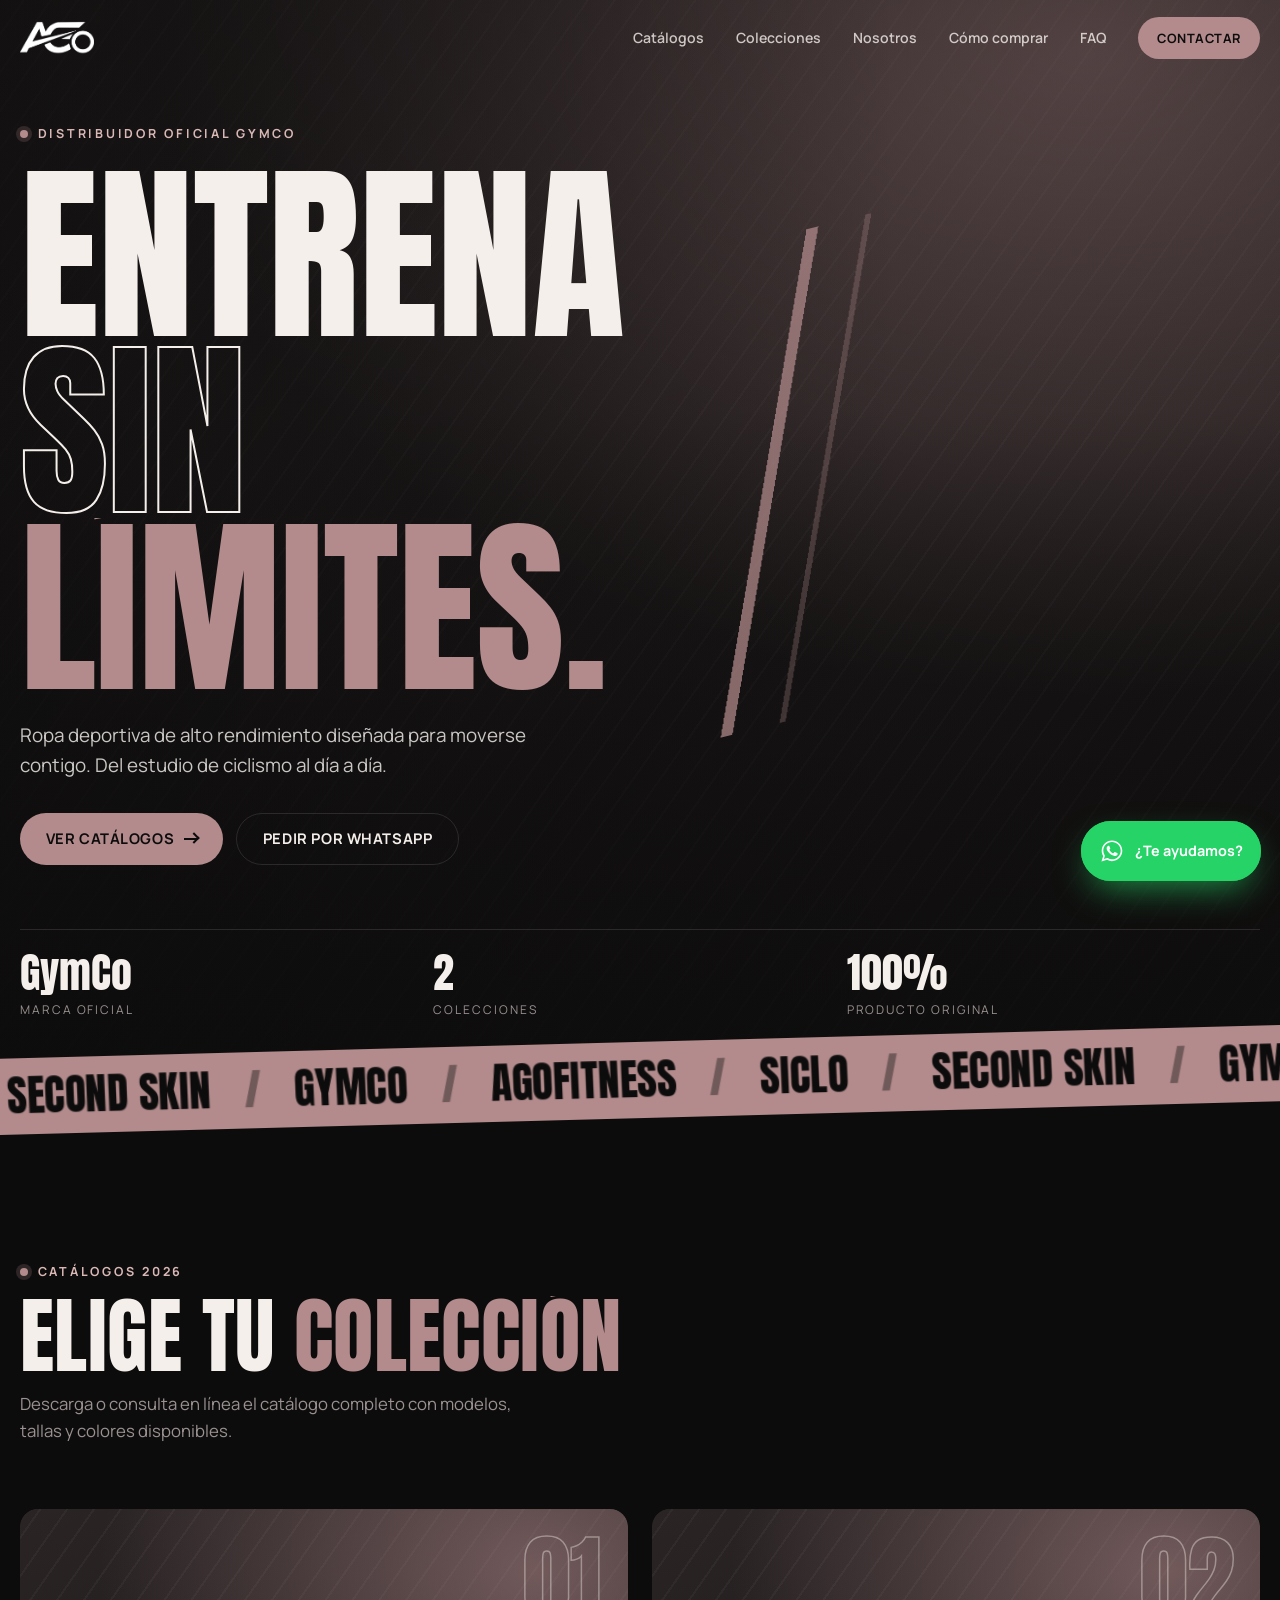
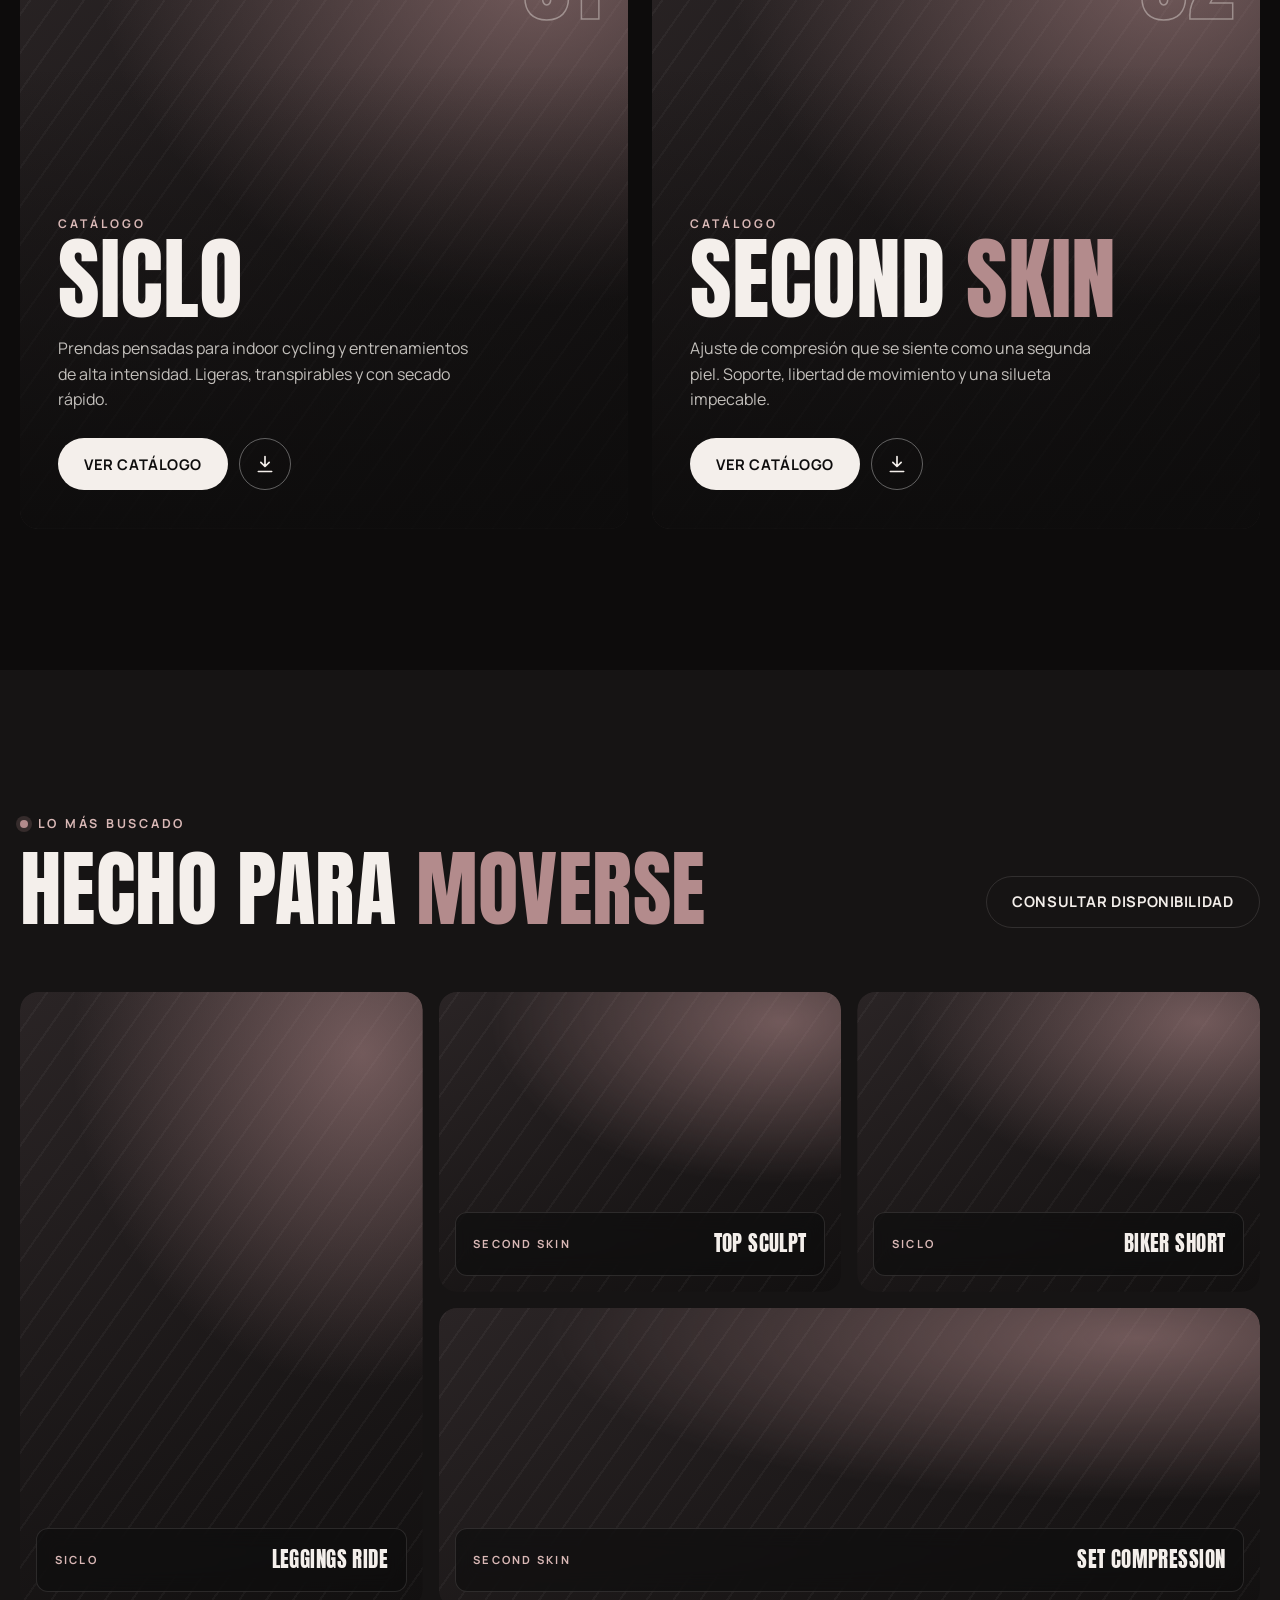
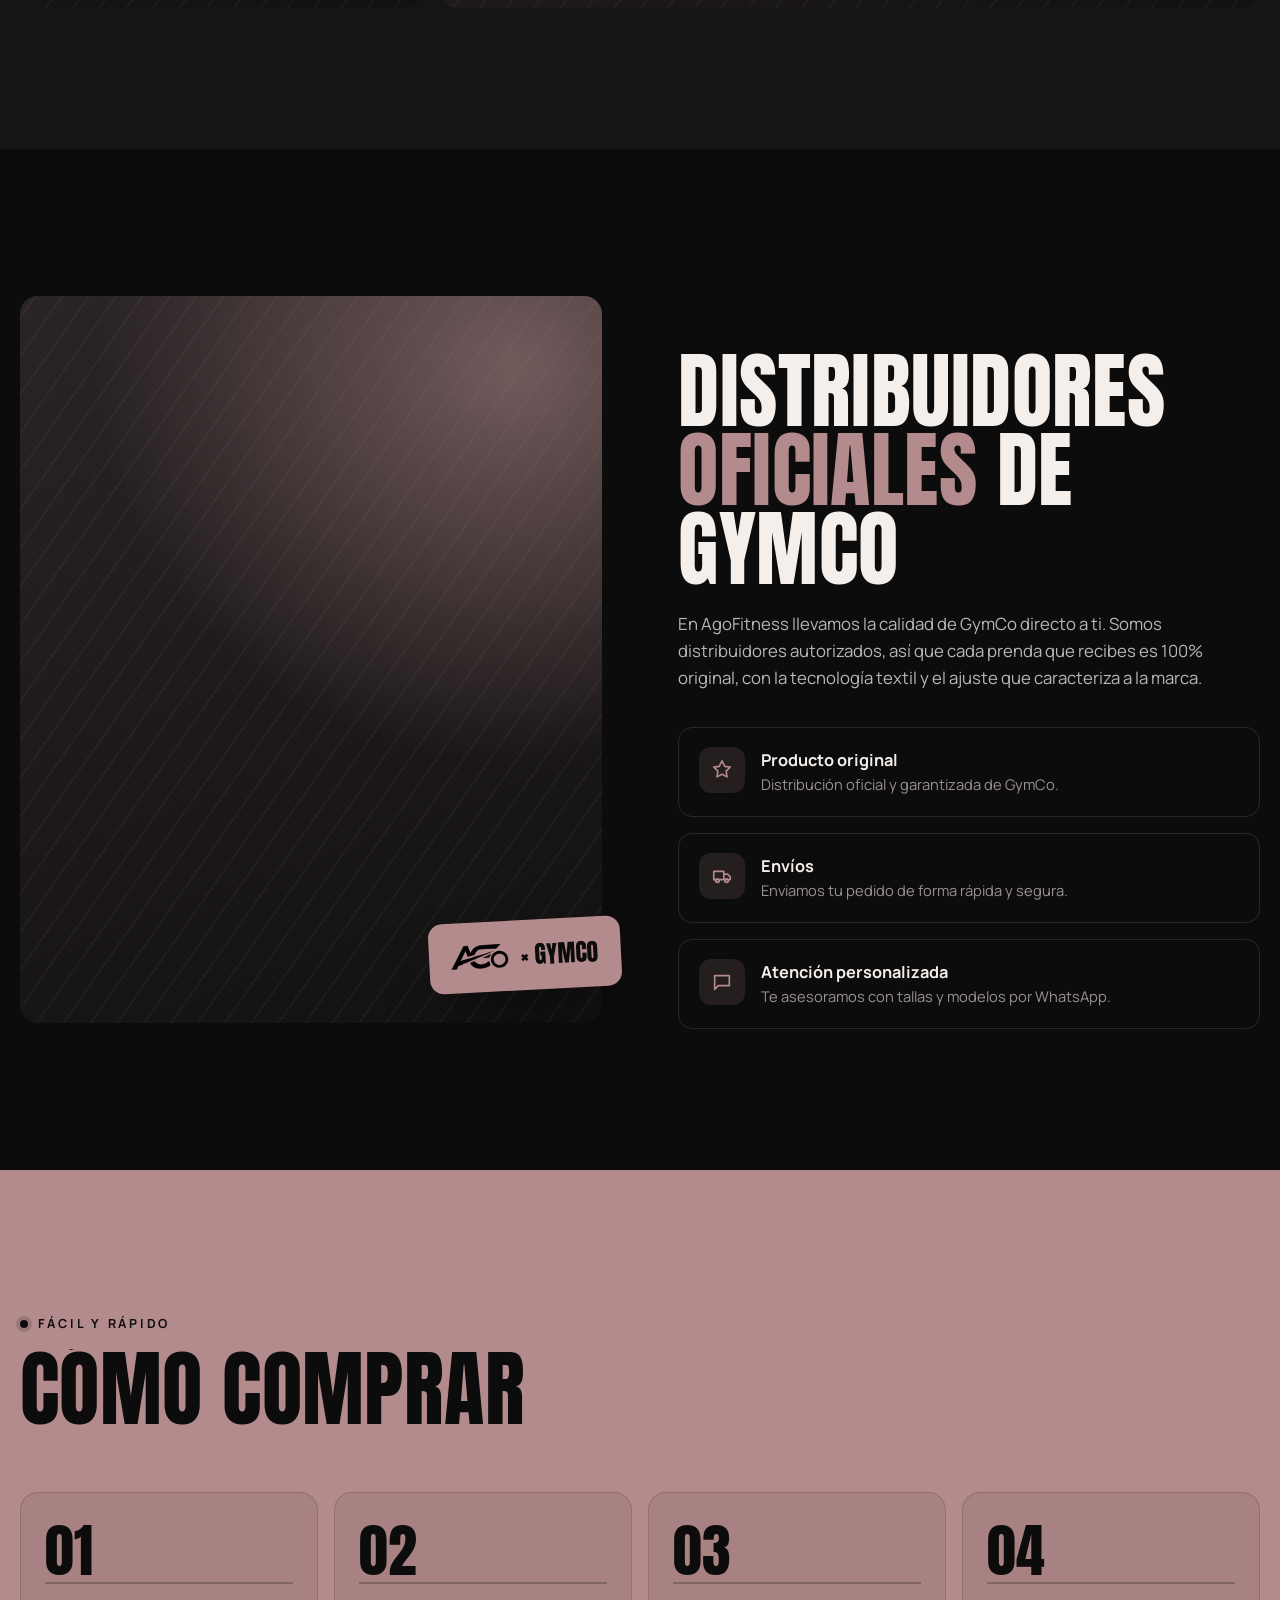
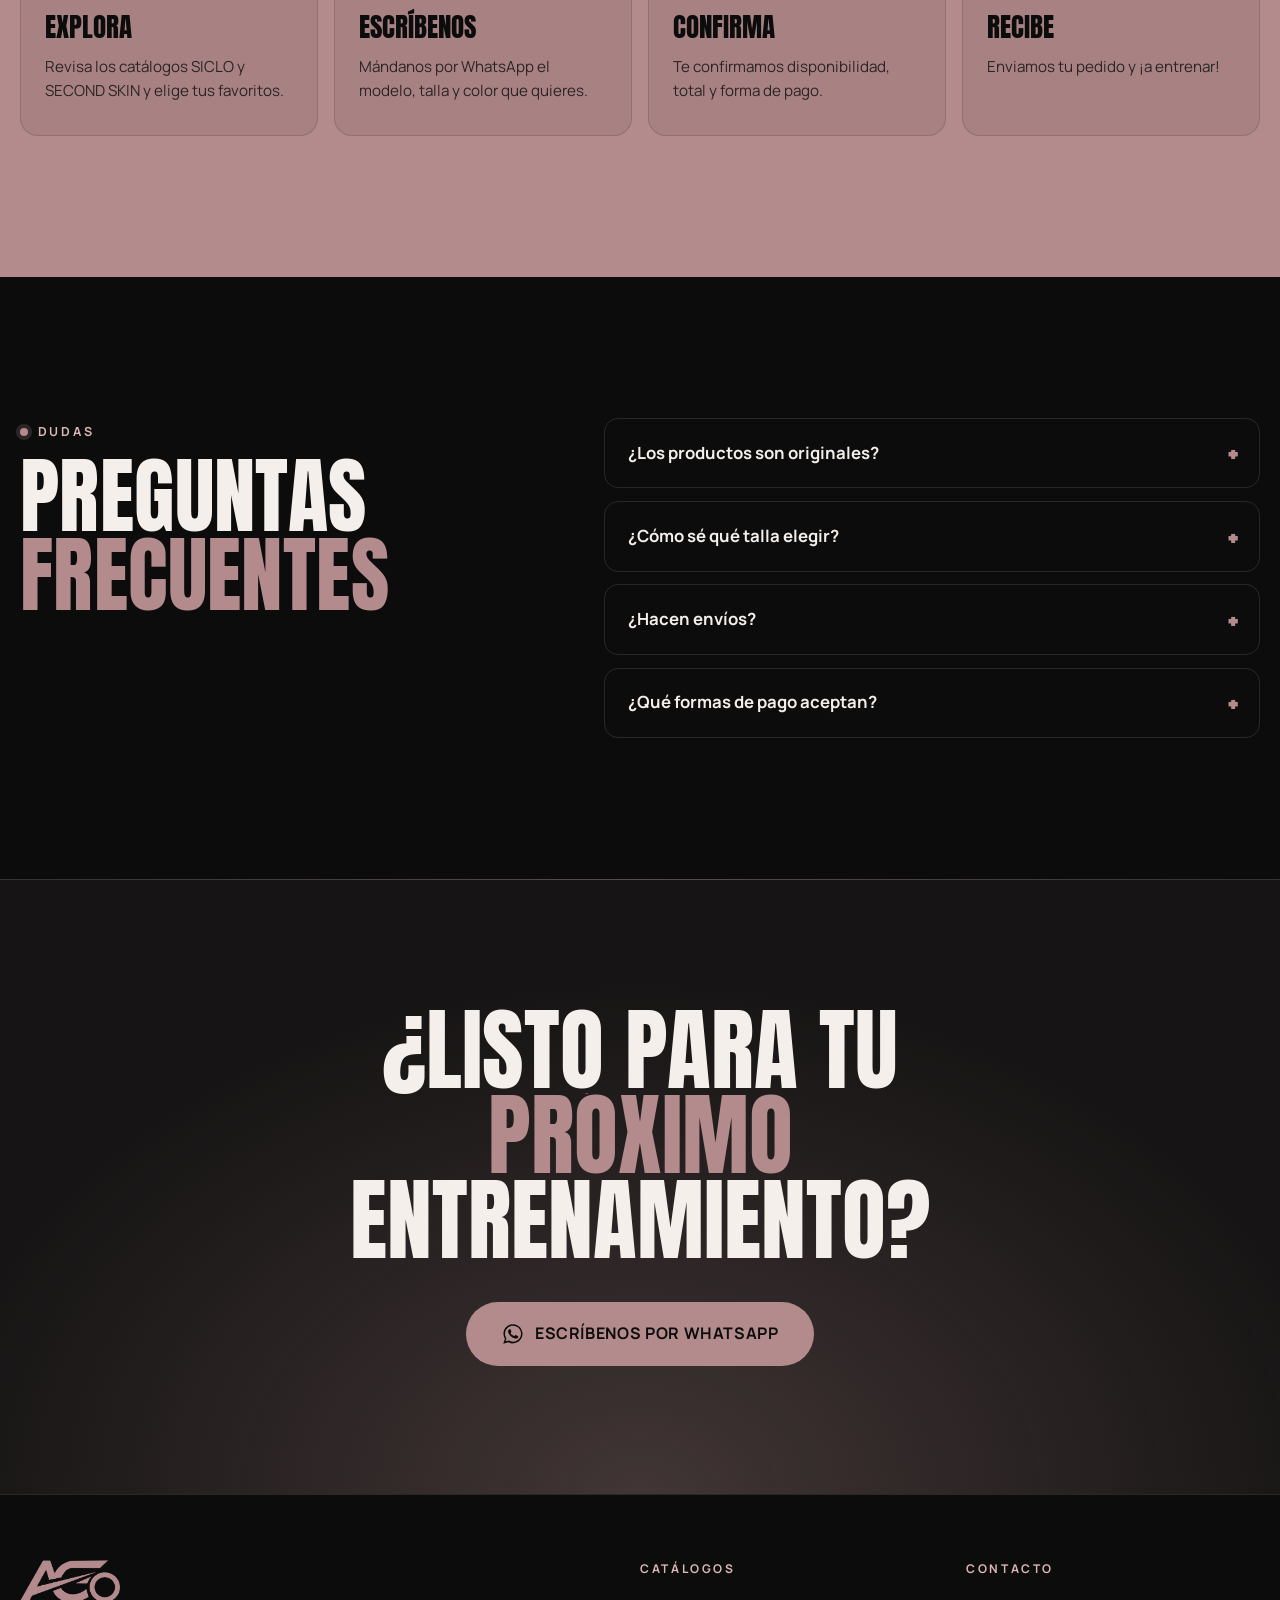
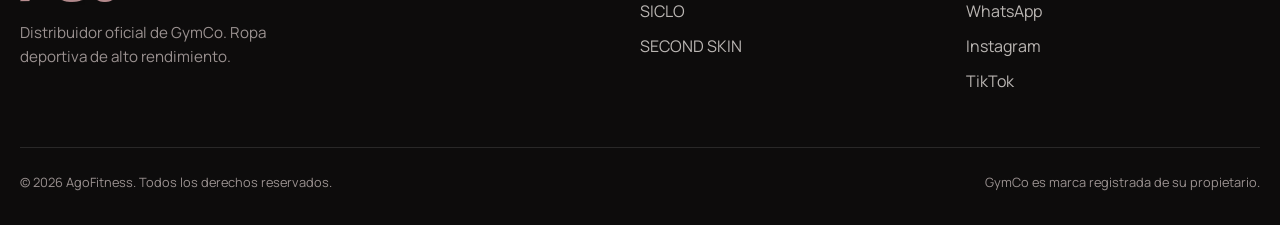
==== commit c70080d4: "Update index.html" ====
--- a/index.html
+++ b/index.html
@@ -1,6 +1,7 @@
 <!DOCTYPE html>
 <html lang="es" class="no-js">
 <head>
+  
   <meta charset="UTF-8" />
   <meta name="viewport" content="width=device-width, initial-scale=1, viewport-fit=cover" />
   <title>AgoFitness · Distribuidor oficial GymCo</title>
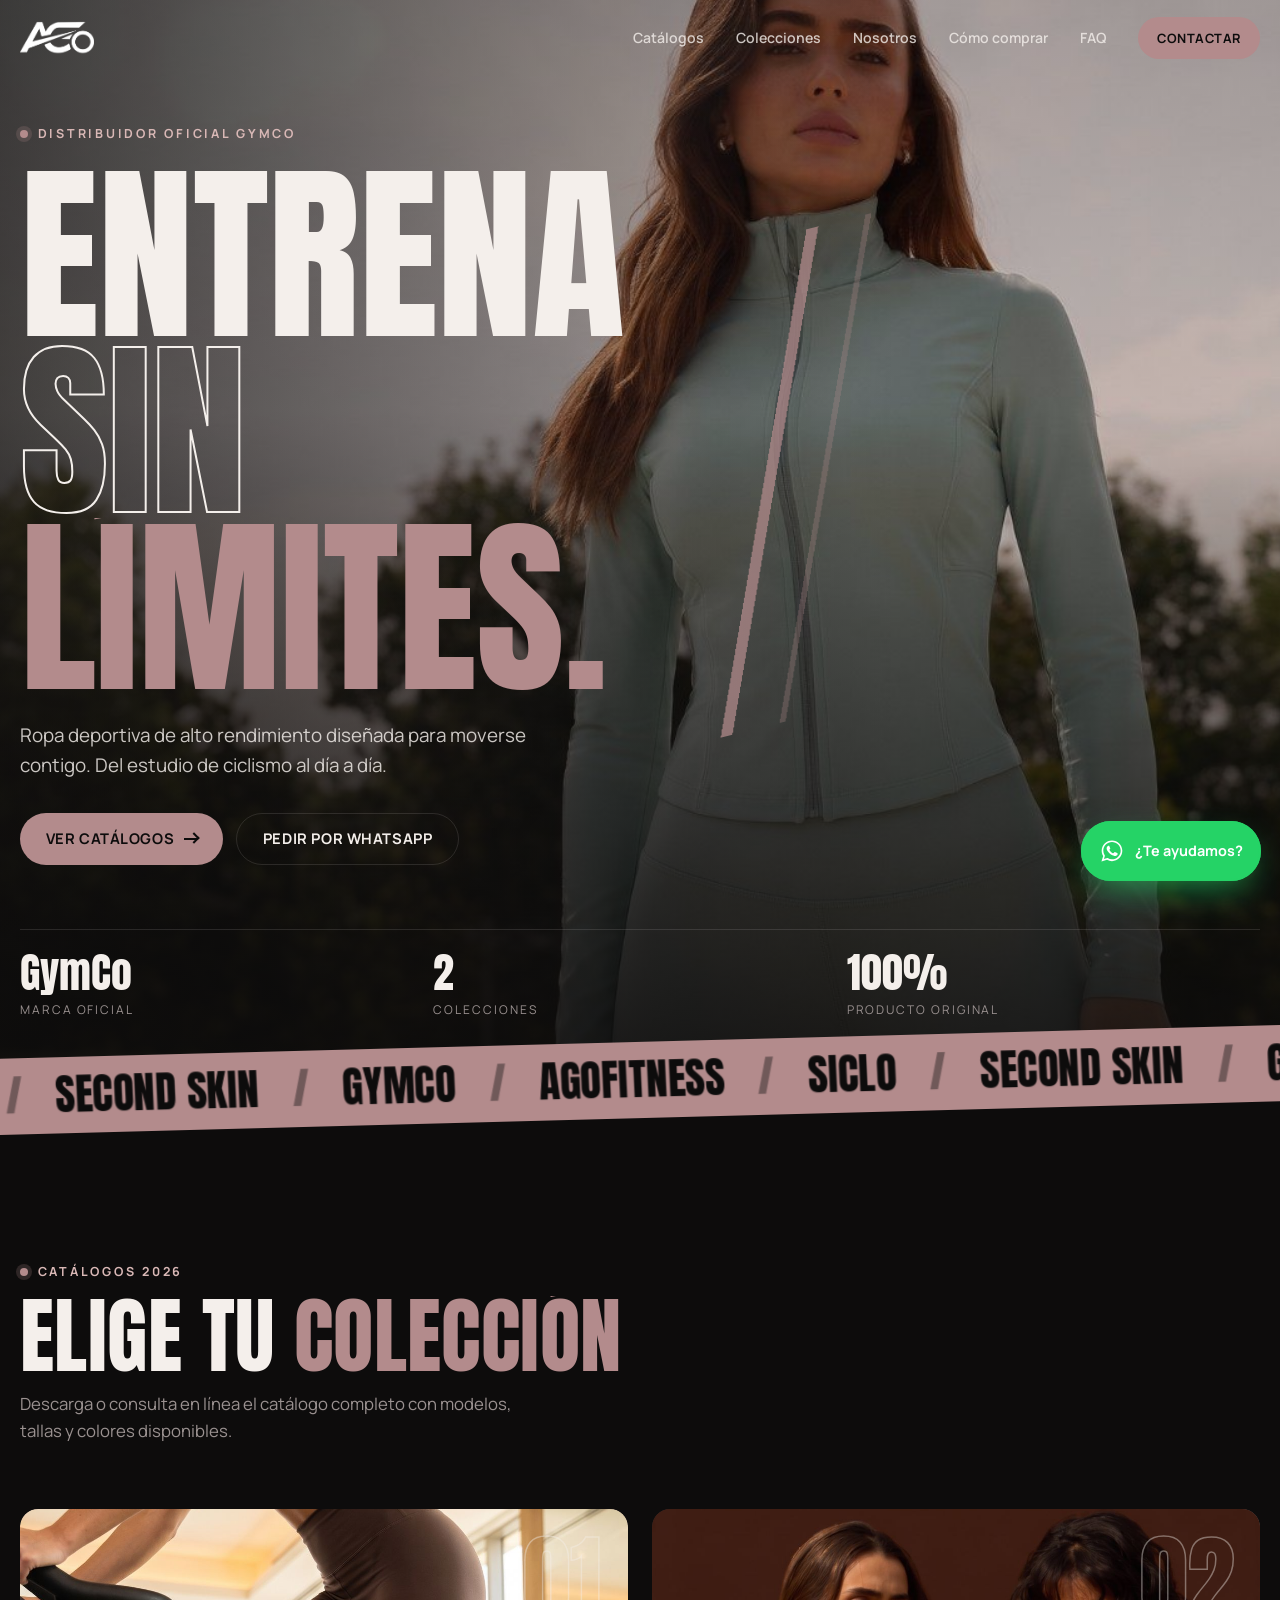
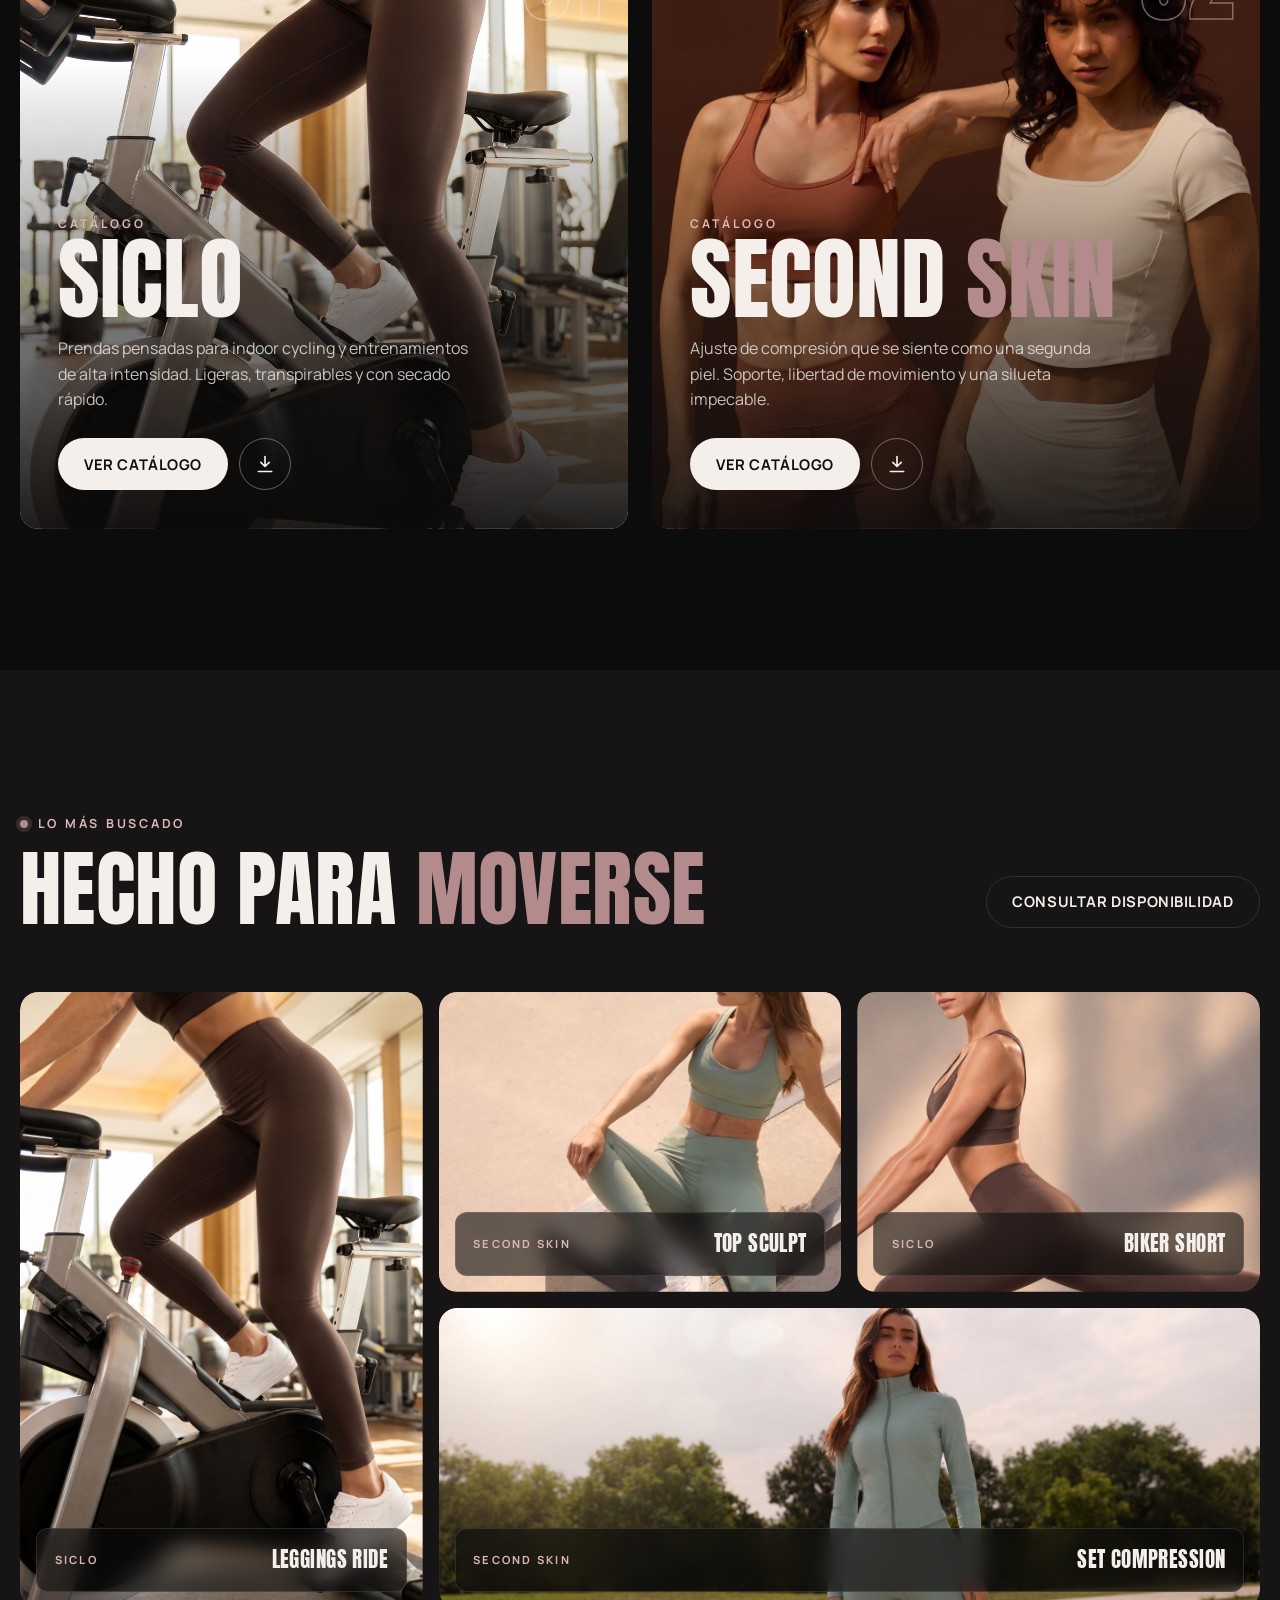
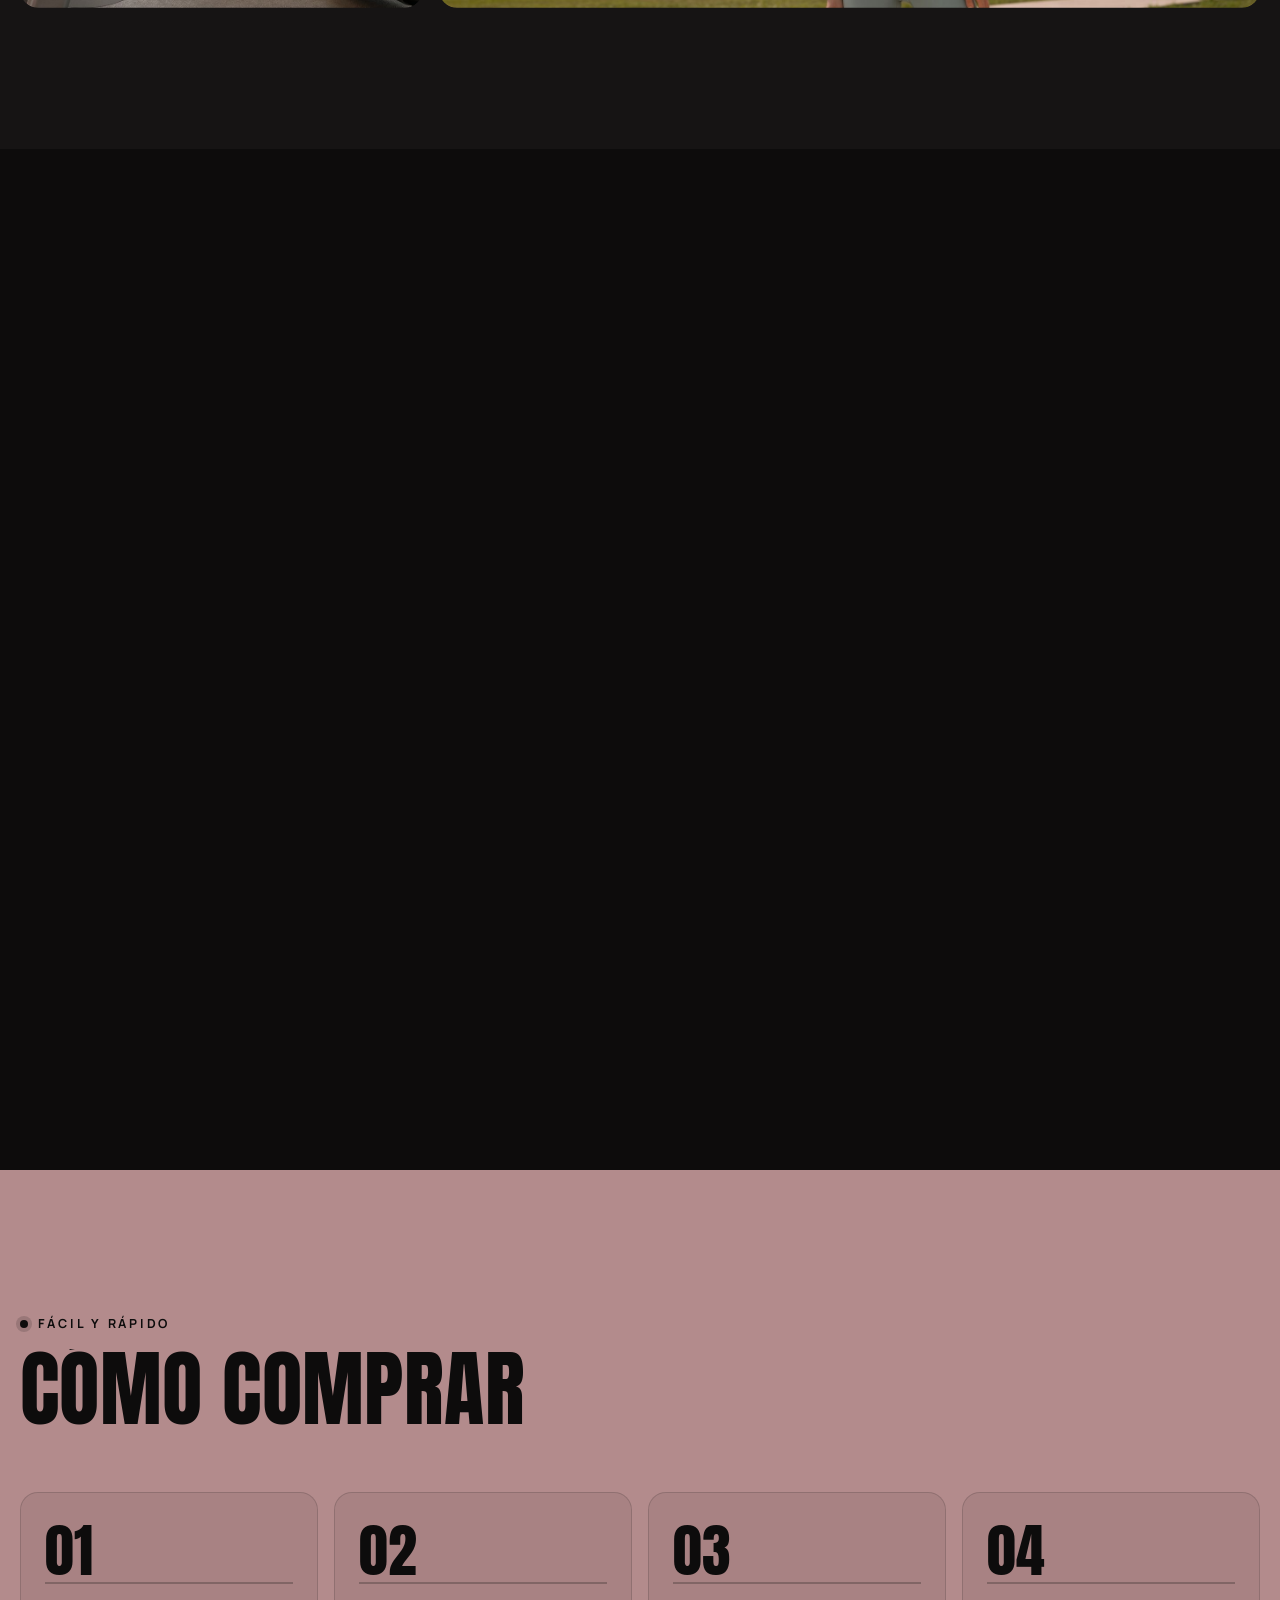
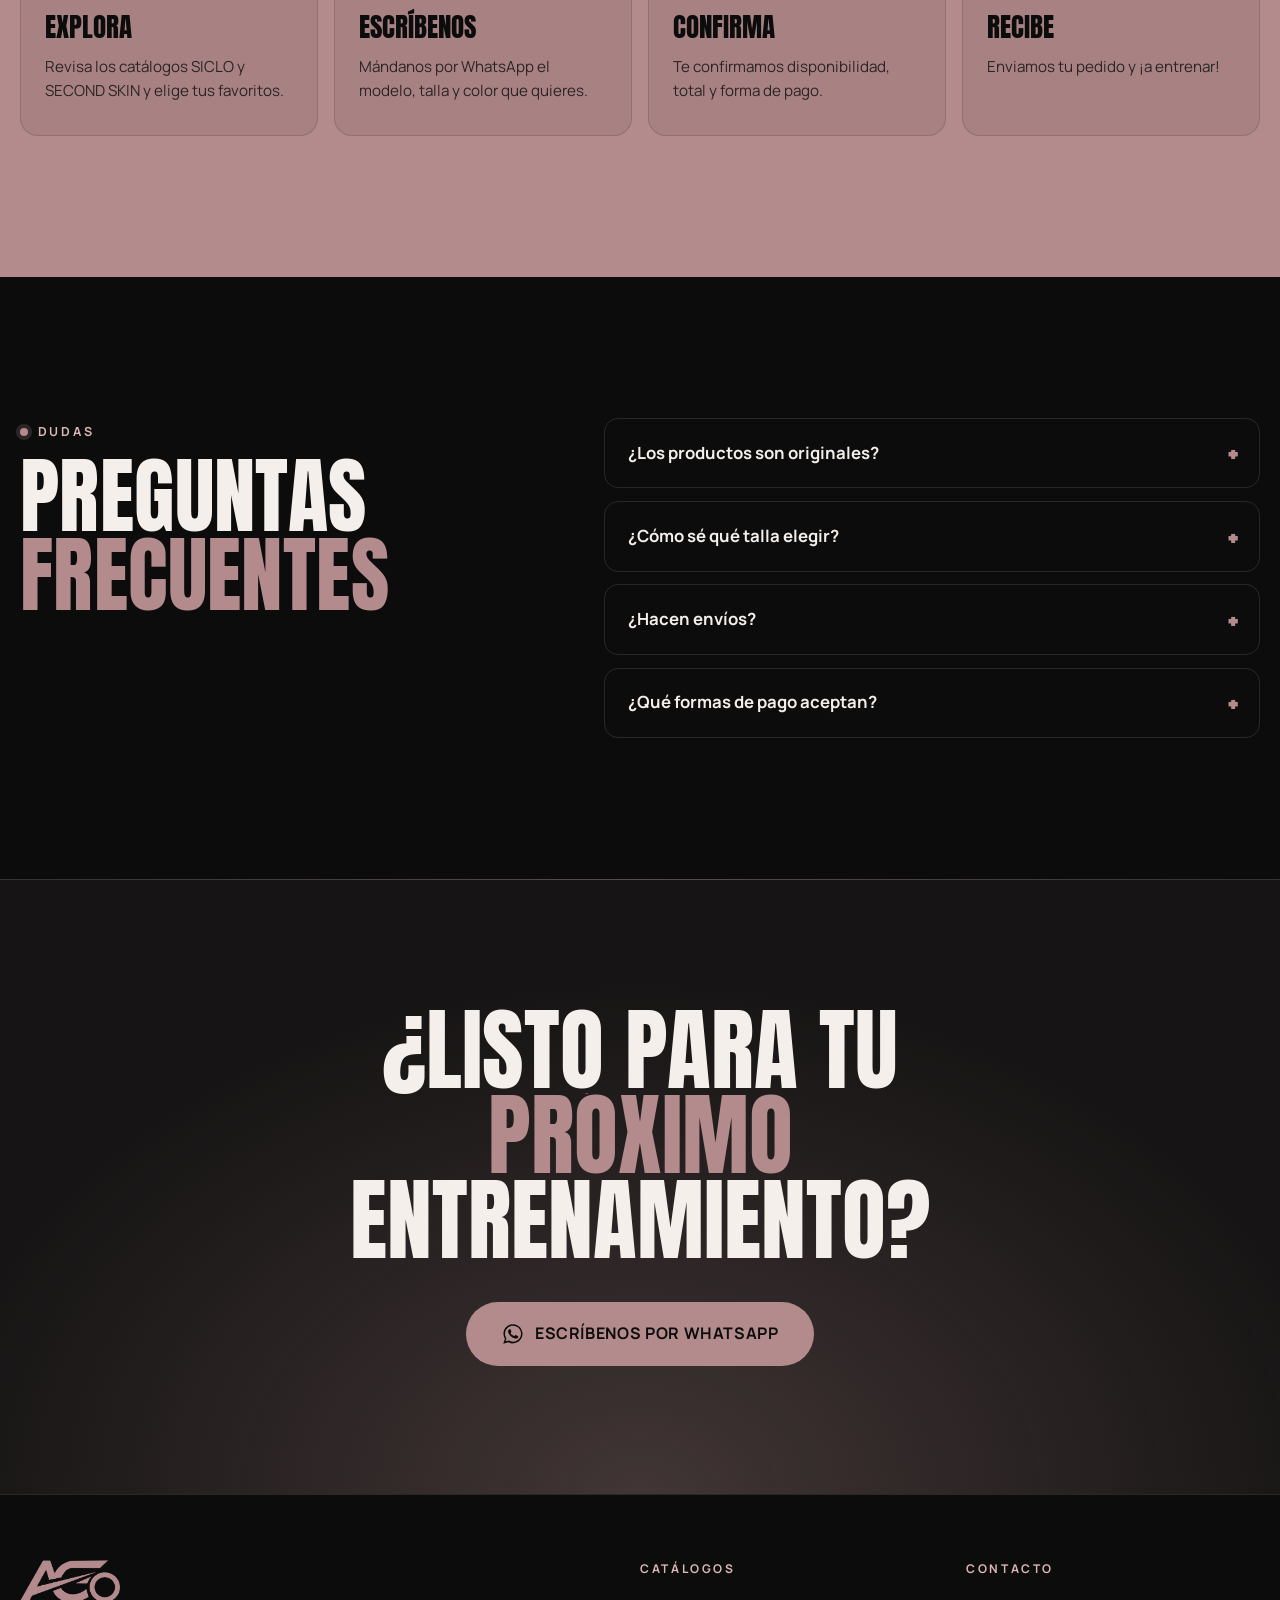
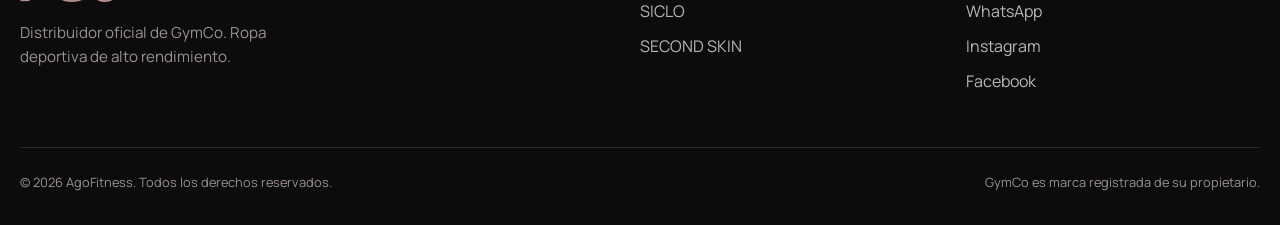
==== commit 7ebc9314: "Add files via upload" ====
--- a/index.html
+++ b/index.html
@@ -1,7 +1,6 @@
 <!DOCTYPE html>
 <html lang="es" class="no-js">
 <head>
-  
   <meta charset="UTF-8" />
   <meta name="viewport" content="width=device-width, initial-scale=1, viewport-fit=cover" />
   <title>AgoFitness · Distribuidor oficial GymCo</title>
@@ -12,7 +11,8 @@
   <!-- Open Graph (cómo se ve al compartir el link en WhatsApp / redes) -->
   <meta property="og:title" content="AgoFitness · Distribuidor oficial GymCo" />
   <meta property="og:description" content="Ropa deportiva de alto rendimiento. Consulta nuestros catálogos SICLO y SECOND SKIN." />
-  <meta property="og:image" content="assets/logo.png" />
+  <meta property="og:image" content="https://agofitnessco.com/assets/img/hero.jpg" />
+  <meta property="og:url" content="https://agofitnessco.com/" />
   <meta property="og:type" content="website" />
 
   <link rel="preconnect" href="https://fonts.googleapis.com" />
@@ -305,9 +305,8 @@
       <div>
         <h4>Contacto</h4>
         <a href="#" class="js-whatsapp">WhatsApp</a>
-        <!-- Cambia los links por tus redes -->
-        <a href="https://instagram.com/" target="_blank" rel="noopener">Instagram</a>
-        <a href="https://tiktok.com/" target="_blank" rel="noopener">TikTok</a>
+        <a href="https://www.instagram.com/agofitnessco" target="_blank" rel="noopener">Instagram</a>
+        <a href="https://www.facebook.com/agofitnessco" target="_blank" rel="noopener">Facebook</a>
       </div>
     </div>
     <div class="container footer__bottom">
--- a/styles.css
+++ b/styles.css
@@ -124,7 +124,7 @@
   display: flex; flex-direction: column; justify-content: flex-end;
   padding: 120px 0 2.5rem; overflow: hidden; isolation: isolate;
 }
-.hero__bg { position: absolute; inset: -6% 0; z-index: -2; scale: 1.25; transition: scale 2.8s var(--ease); will-change: translate; }
+.hero__bg { background-position: center 22%; position: absolute; inset: -6% 0; z-index: -2; scale: 1.25; transition: scale 2.8s var(--ease); will-change: translate; }
 body.is-loaded .hero__bg { scale: 1; }
 .hero__bg::after { content: ""; position: absolute; inset: 0; background: linear-gradient(180deg, rgba(13,12,12,.35) 0%, rgba(13,12,12,.2) 40%, rgba(13,12,12,.92) 100%), linear-gradient(90deg, rgba(13,12,12,.7), transparent 70%); }
 .hero__slash {
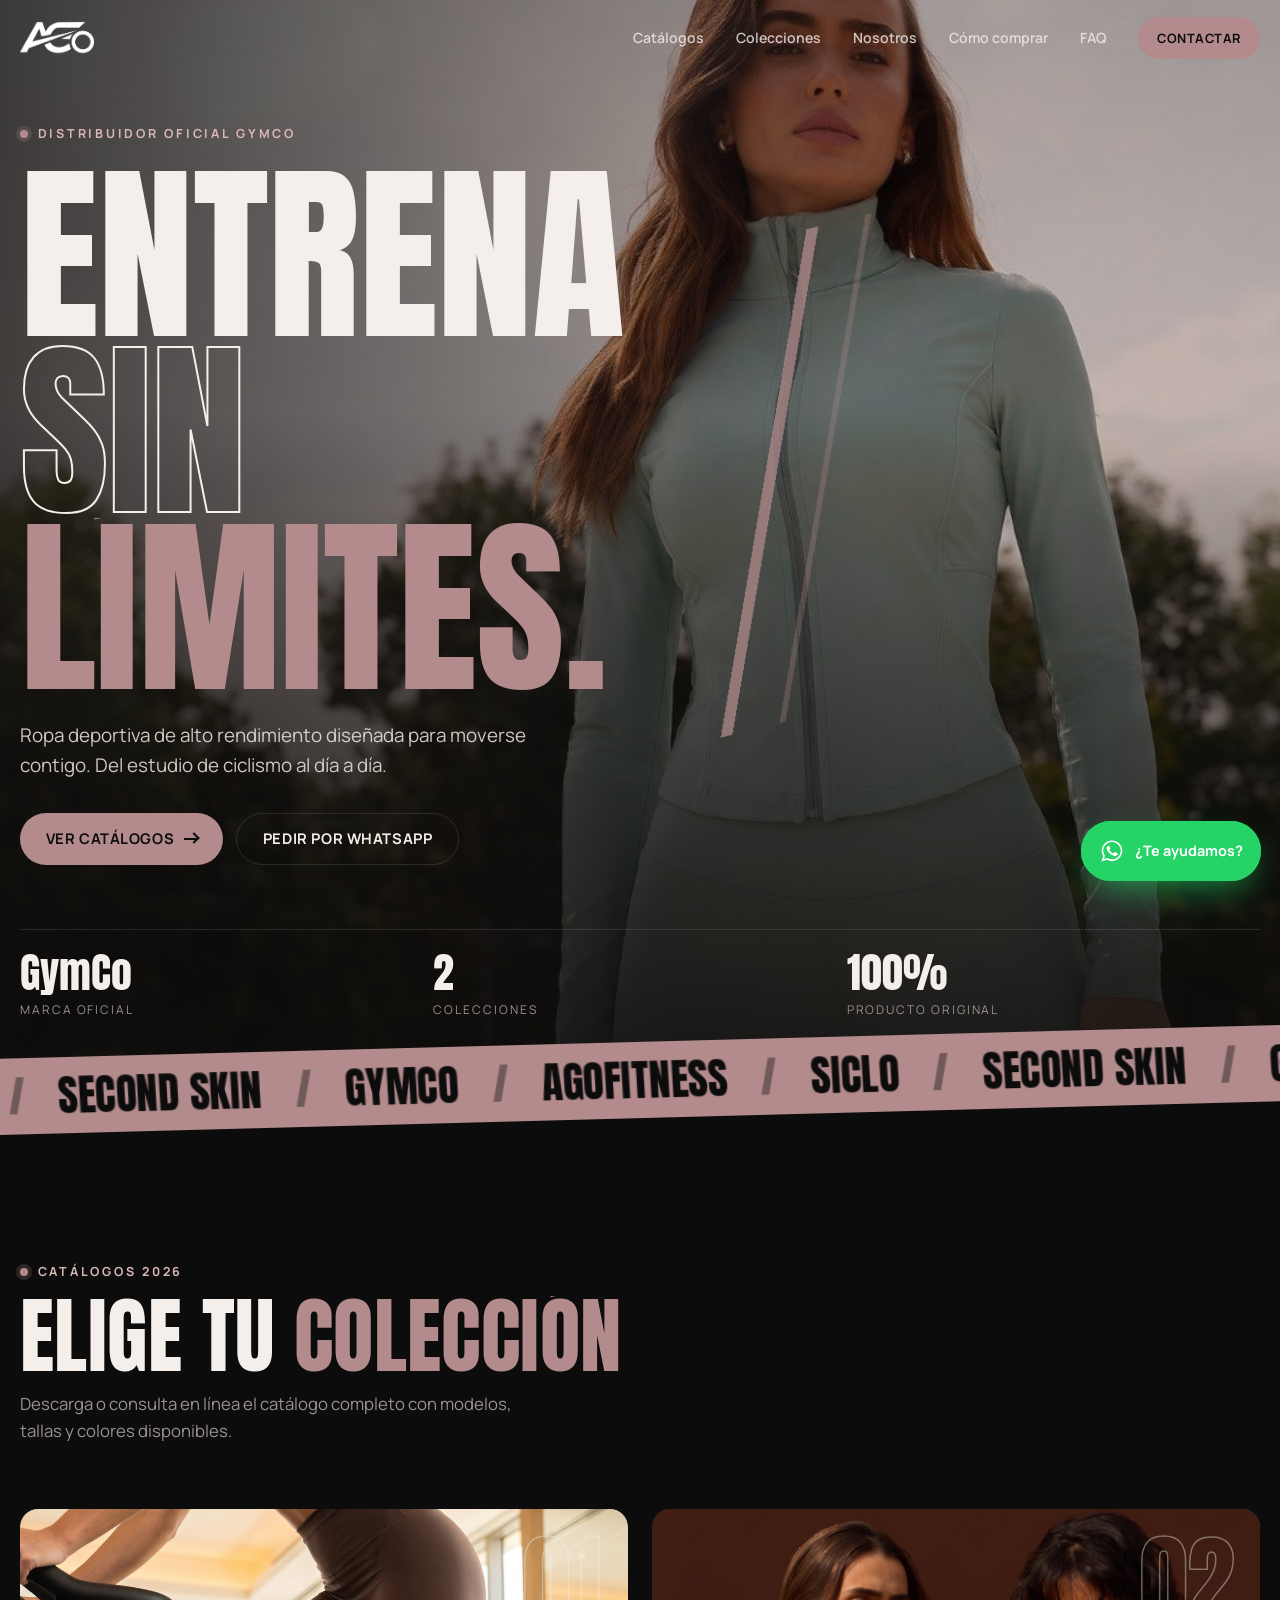
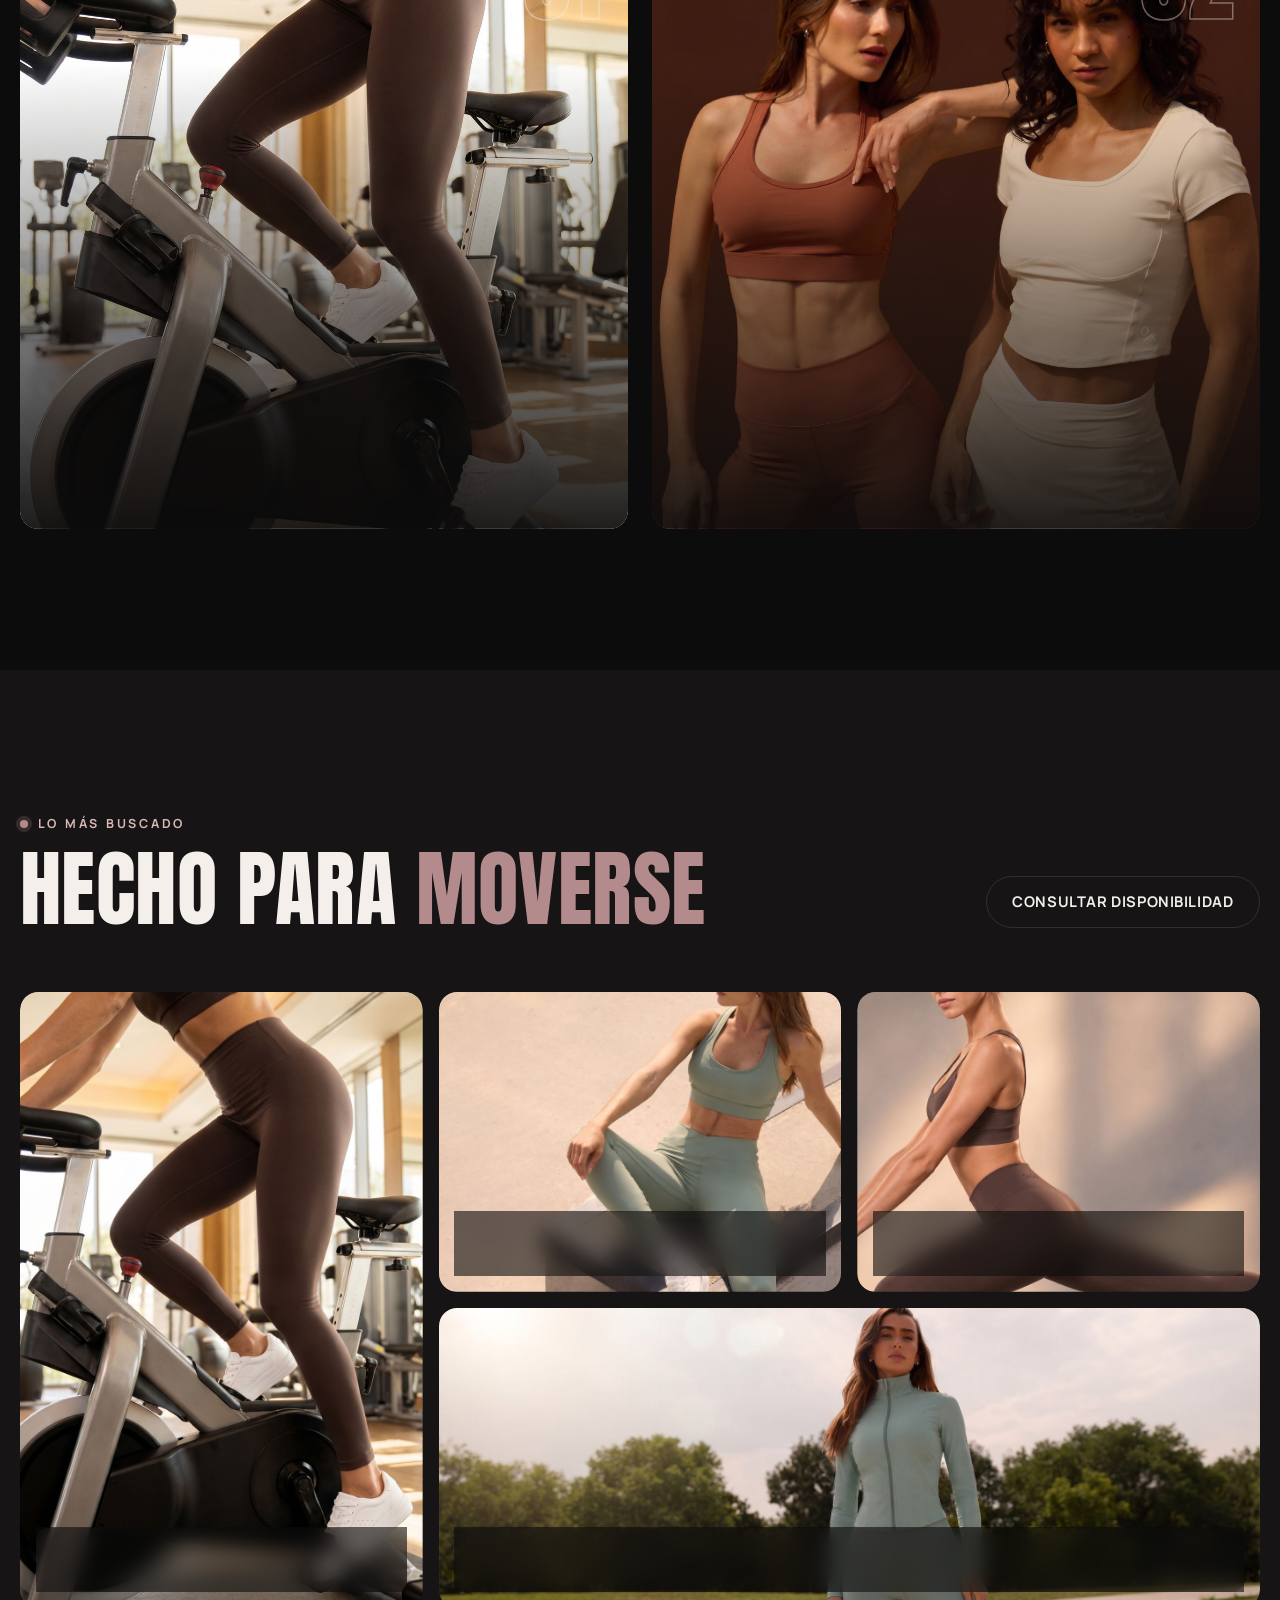
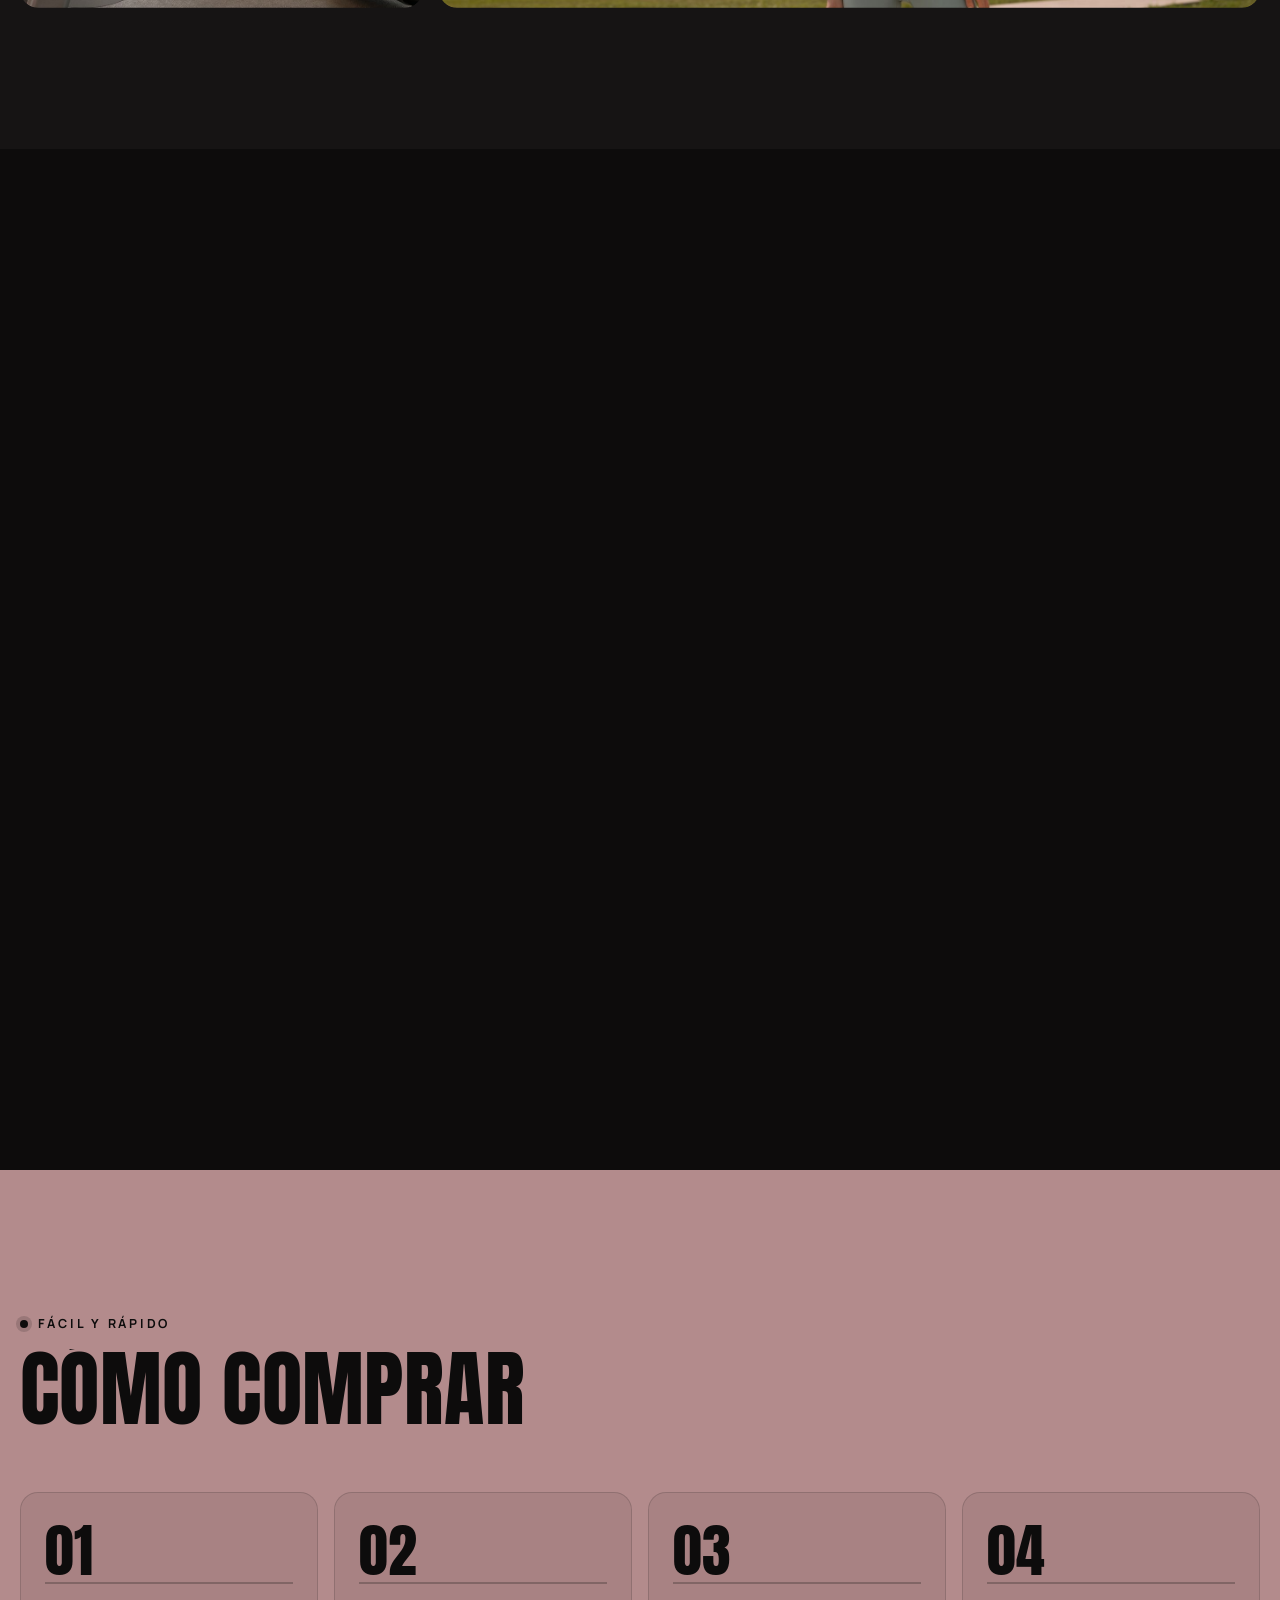
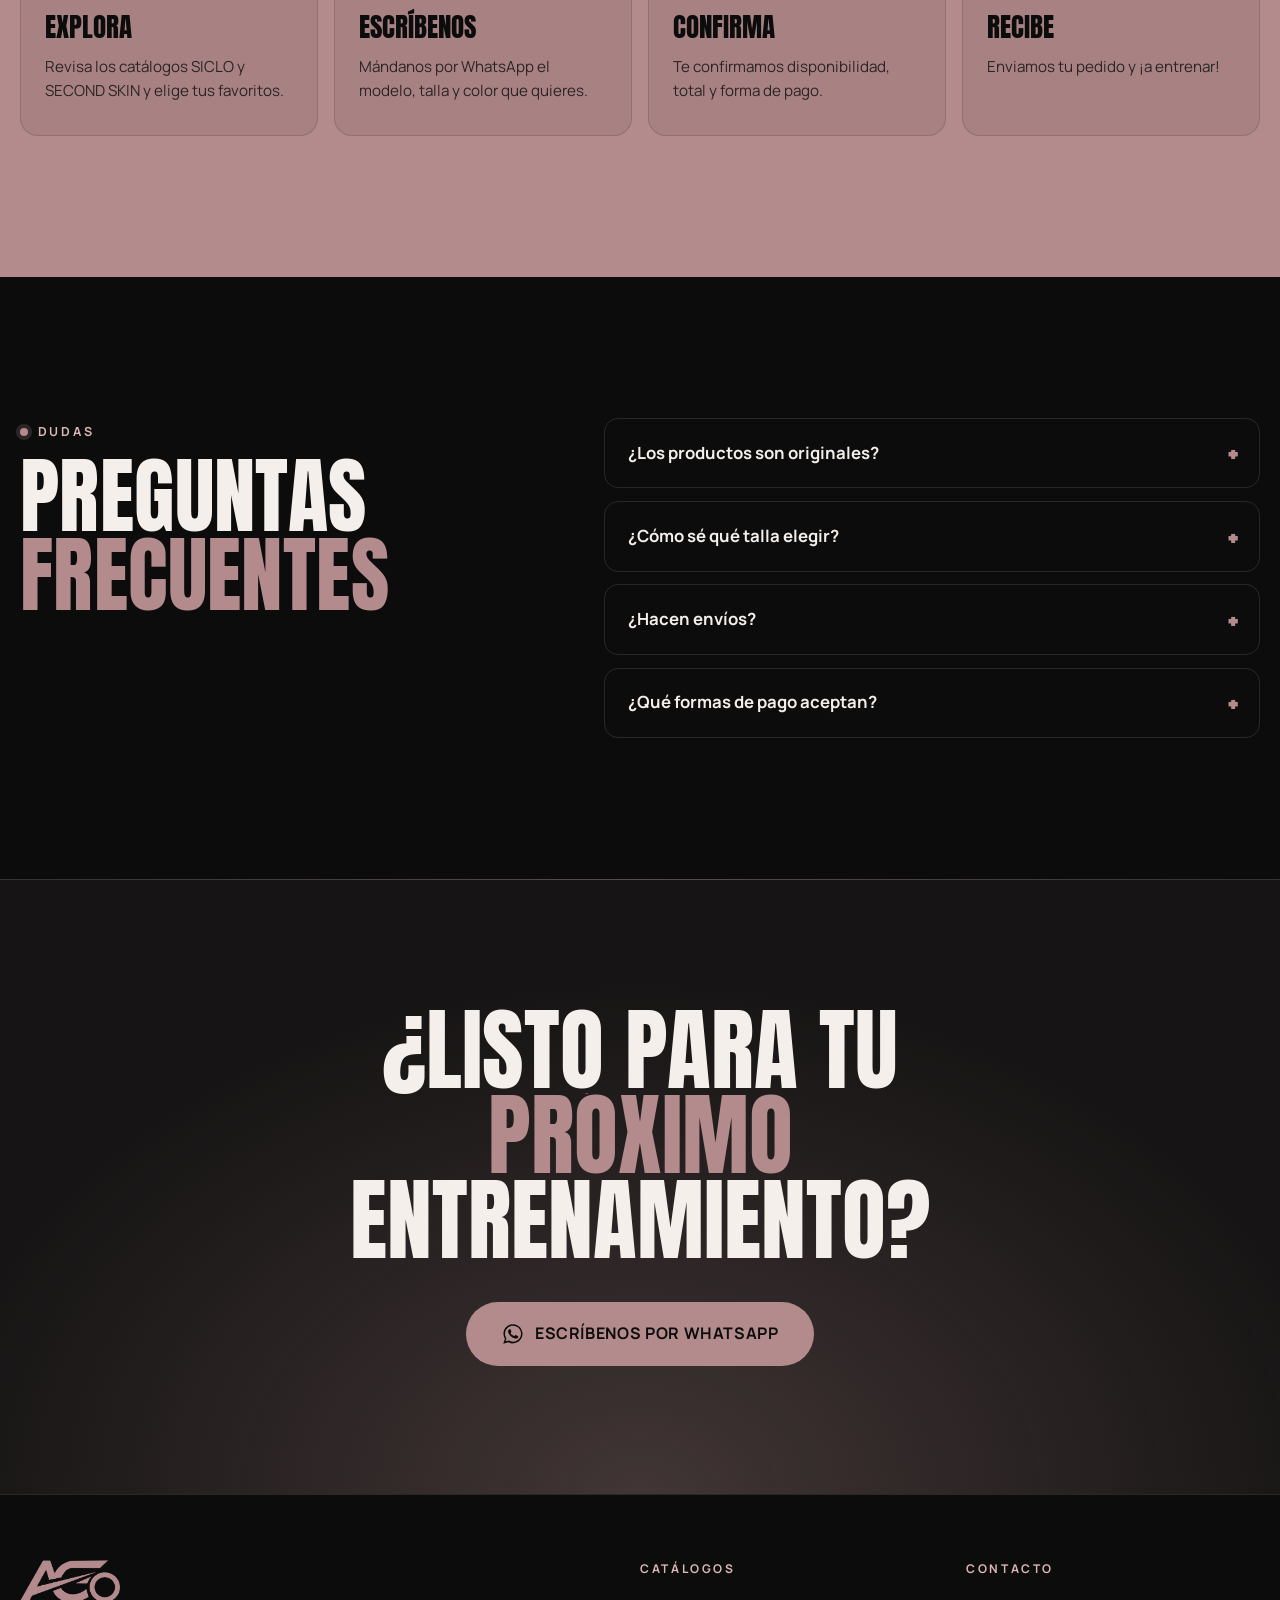
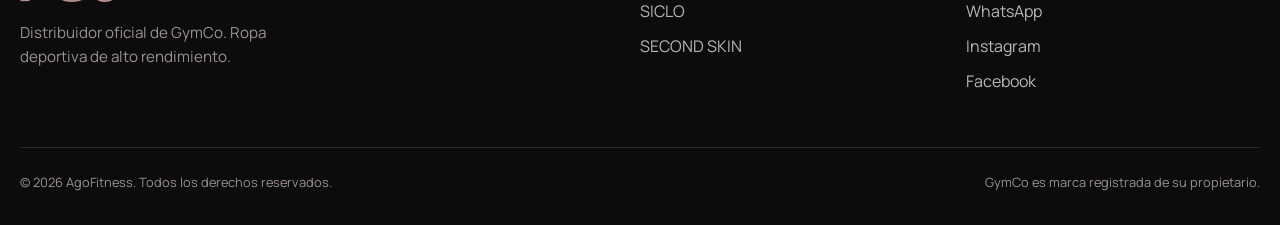
==== commit 0d896978: "FAQ: indicar formas de pago (transferencia y efectivo) Co-Authored-By: Claude Opus 5.5 <noreply@anth" ====
--- a/index.html
+++ b/index.html
@@ -272,7 +272,7 @@
           </details>
           <details class="reveal">
             <summary>¿Qué formas de pago aceptan?</summary>
-            <p>Edita este texto con tus formas de pago (transferencia, tarjeta, efectivo, etc.).</p>
+            <p>Aceptamos transferencia bancaria y pago en efectivo.</p>
           </details>
         </div>
       </div>
